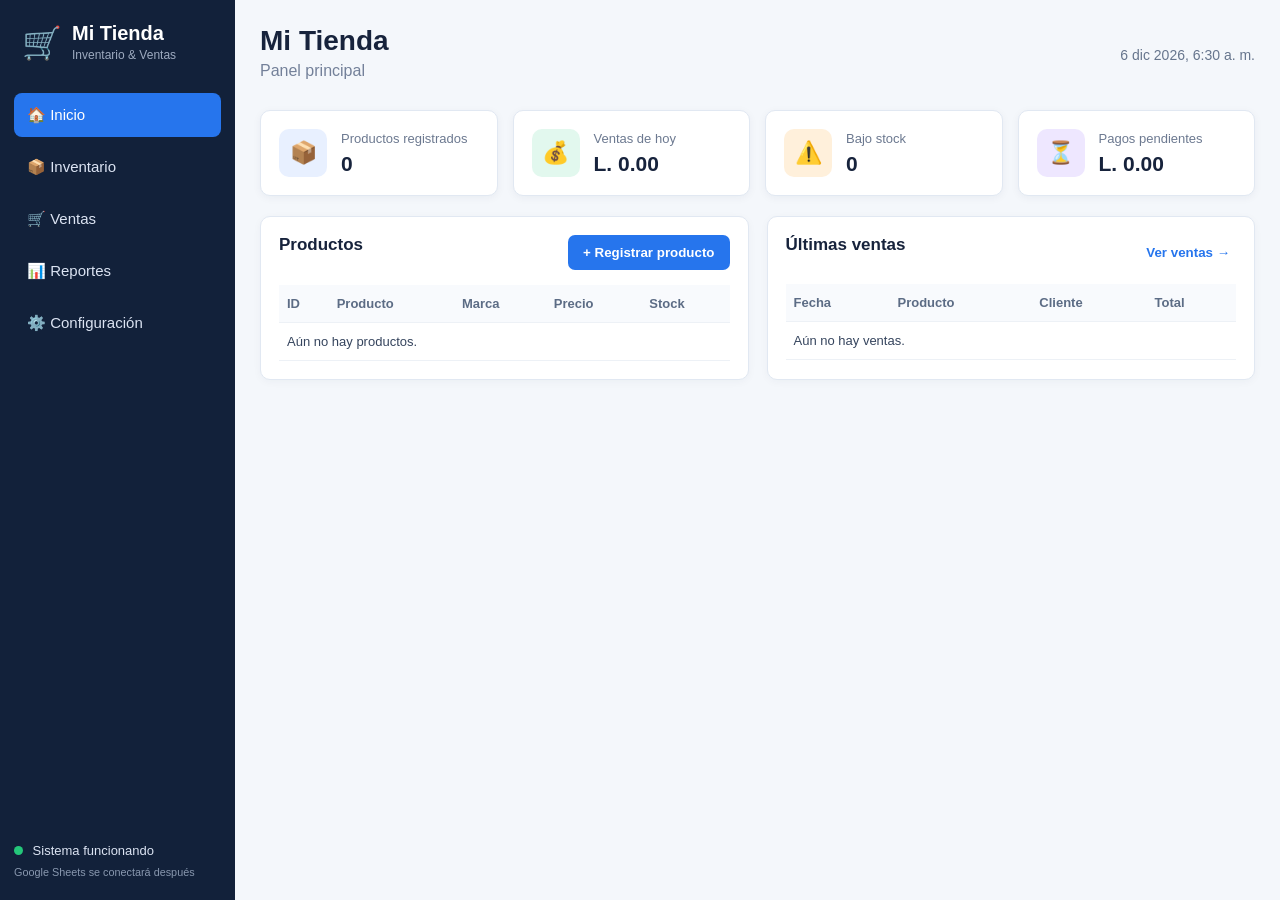
==== index.html @ 2a580809 "Add files via upload" ====
<!DOCTYPE html>
<html lang="es">
<head>
    <meta charset="UTF-8">
    <meta name="viewport" content="width=device-width, initial-scale=1.0">

    <title>Mi Tienda | Inventario</title>

    <link rel="stylesheet" href="styles.css">
</head>

<body>

    <!-- BARRA LATERAL -->
    <aside class="sidebar">

        <div class="logo">
            <div class="logo-icon">🛒</div>

            <div>
                <h2>Mi Tienda</h2>
                <span>Inventario & Ventas</span>
            </div>
        </div>

        <nav>

            <button class="menu active" onclick="mostrarSeccion('inicio', this)">
                🏠 Inicio
            </button>

            <button class="menu" onclick="mostrarSeccion('inventario', this)">
                📦 Inventario
            </button>

            <button class="menu" onclick="mostrarSeccion('ventas', this)">
                🛒 Ventas
            </button>

            <button class="menu" onclick="mostrarSeccion('reportes', this)">
                📊 Reportes
            </button>

            <button class="menu" onclick="mostrarSeccion('configuracion', this)">
                ⚙️ Configuración
            </button>

        </nav>

        <div class="conexion">
            <span class="punto"></span>
            Sistema funcionando

            <small>Google Sheets se conectará después</small>
        </div>

    </aside>


    <!-- CONTENIDO PRINCIPAL -->
    <main class="main">

        <header class="header">

            <div>
                <h1 id="tituloPagina">Mi Tienda</h1>
                <p id="subtituloPagina">Panel principal</p>
            </div>

            <div id="fechaActual"></div>

        </header>


        <!-- ================= INICIO ================= -->

        <section id="inicio" class="seccion activa">

            <div class="tarjetas">

                <div class="tarjeta">
                    <div class="icono azul">📦</div>

                    <div>
                        <span>Productos registrados</span>
                        <strong id="totalProductos">0</strong>
                    </div>
                </div>


                <div class="tarjeta">
                    <div class="icono verde">💰</div>

                    <div>
                        <span>Ventas de hoy</span>
                        <strong id="ventasHoy">L. 0.00</strong>
                    </div>
                </div>


                <div class="tarjeta">
                    <div class="icono naranja">⚠️</div>

                    <div>
                        <span>Bajo stock</span>
                        <strong id="bajoStock">0</strong>
                    </div>
                </div>


                <div class="tarjeta">
                    <div class="icono morado">⏳</div>

                    <div>
                        <span>Pagos pendientes</span>
                        <strong id="pendientes">L. 0.00</strong>
                    </div>
                </div>

            </div>


            <div class="dos-columnas">

                <div class="panel">

                    <div class="panel-header">
                        <h2>Productos</h2>

                        <button class="boton" onclick="mostrarSeccion('inventario')">
                            + Registrar producto
                        </button>
                    </div>

                    <div class="tabla-contenedor">

                        <table>

                            <thead>

                                <tr>
                                    <th>ID</th>
                                    <th>Producto</th>
                                    <th>Marca</th>
                                    <th>Precio</th>
                                    <th>Stock</th>
                                </tr>

                            </thead>

                            <tbody id="tablaInicioProductos"></tbody>

                        </table>

                    </div>

                </div>


                <div class="panel">

                    <div class="panel-header">

                        <h2>Últimas ventas</h2>

                        <button class="link" onclick="mostrarSeccion('ventas')">
                            Ver ventas →
                        </button>

                    </div>

                    <div class="tabla-contenedor">

                        <table>

                            <thead>

                                <tr>
                                    <th>Fecha</th>
                                    <th>Producto</th>
                                    <th>Cliente</th>
                                    <th>Total</th>
                                </tr>

                            </thead>

                            <tbody id="tablaInicioVentas"></tbody>

                        </table>

                    </div>

                </div>

            </div>

        </section>



        <!-- ================= INVENTARIO ================= -->

        <section id="inventario" class="seccion">

            <div class="titulo-seccion">

                <h2>Inventario</h2>
                <p>Registra y administra los productos de tu tienda.</p>

            </div>


            <div class="dos-columnas">

                <!-- FORMULARIO -->

                <div class="panel">

                    <h2>Registrar producto</h2>

                    <form id="formProducto">

                        <input type="hidden" id="productoID">

                        <label>
                            Nombre del producto

                            <input
                                type="text"
                                id="nombreProducto"
                                placeholder="Ej. Audífonos Bluetooth"
                                required
                            >

                        </label>


                        <label>
                            Marca

                            <input
                                type="text"
                                id="marcaProducto"
                                placeholder="Ej. JBL"
                                required
                            >

                        </label>


                        <label>
                            Detalle

                            <textarea
                                id="detalleProducto"
                                placeholder="Descripción del producto"
                                required
                            ></textarea>

                        </label>


                        <div class="fila">

                            <label>
                                Precio

                                <input
                                    type="number"
                                    id="precioProducto"
                                    min="0"
                                    step="0.01"
                                    placeholder="0.00"
                                    required
                                >

                            </label>


                            <label>
                                Cantidad

                                <input
                                    type="number"
                                    id="cantidadProducto"
                                    min="0"
                                    step="1"
                                    placeholder="0"
                                    required
                                >

                            </label>

                        </div>


                        <button class="boton grande" type="submit">
                            💾 Guardar producto
                        </button>


                        <button
                            class="boton gris grande oculto"
                            type="button"
                            id="cancelarEdicion"
                        >
                            Cancelar edición
                        </button>

                    </form>

                </div>


                <!-- TABLA -->

                <div class="panel">

                    <div class="panel-header">

                        <h2>Productos registrados</h2>

                    </div>


                    <input
                        type="text"
                        id="buscarProducto"
                        class="buscador"
                        placeholder="🔎 Buscar producto, marca o ID..."
                    >


                    <div class="tabla-contenedor">

                        <table>

                            <thead>

                                <tr>
                                    <th>ID</th>
                                    <th>Producto</th>
                                    <th>Marca</th>
                                    <th>Detalle</th>
                                    <th>Precio</th>
                                    <th>Stock</th>
                                    <th>Acciones</th>
                                </tr>

                            </thead>

                            <tbody id="tablaProductos"></tbody>

                        </table>

                    </div>

                </div>

            </div>

        </section>



        <!-- ================= VENTAS ================= -->

        <section id="ventas" class="seccion">

            <div class="titulo-seccion">

                <h2>Ventas</h2>

                <p>
                    Registra una venta y el inventario se actualizará automáticamente.
                </p>

            </div>


            <div class="dos-columnas">


                <!-- FORMULARIO VENTA -->

                <div class="panel">

                    <h2>Registrar venta</h2>

                    <form id="formVenta">

                        <label>
                            Producto

                            <select id="productoVenta" required>

                                <option value="">
                                    Selecciona un producto
                                </option>

                            </select>

                        </label>


                        <div class="fila">

                            <label>
                                Cantidad

                                <input
                                    type="number"
                                    id="cantidadVenta"
                                    min="1"
                                    value="1"
                                    required
                                >

                            </label>


                            <label>
                                Precio unitario

                                <input
                                    type="text"
                                    id="precioVenta"
                                    readonly
                                >

                            </label>

                        </div>


                        <label>
                            ¿A quién se le vendió?

                            <input
                                type="text"
                                id="clienteVenta"
                                placeholder="Nombre del cliente"
                                required
                            >

                        </label>


                        <div class="fila">

                            <label>
                                Método de pago

                                <select id="metodoPago">

                                    <option value="Efectivo">
                                        Efectivo
                                    </option>

                                    <option value="Transferencia">
                                        Transferencia
                                    </option>

                                </select>

                            </label>


                            <label>
                                Estado

                                <select id="estadoPago">

                                    <option value="Pagado">
                                        Pagado
                                    </option>

                                    <option value="Pendiente">
                                        Pendiente
                                    </option>

                                </select>

                            </label>

                        </div>


                        <label>
                            Fecha

                            <input
                                type="date"
                                id="fechaVenta"
                                required
                            >

                        </label>


                        <div class="total">

                            <span>Total</span>

                            <strong id="totalVenta">
                                L. 0.00
                            </strong>

                        </div>


                        <button class="boton grande" type="submit">
                            🛒 Registrar venta
                        </button>

                    </form>

                </div>



                <!-- HISTORIAL -->

                <div class="panel">

                    <h2>Historial de ventas</h2>

                    <div class="tabla-contenedor">

                        <table>

                            <thead>

                                <tr>
                                    <th>Fecha</th>
                                    <th>Producto</th>
                                    <th>Cliente</th>
                                    <th>Total</th>
                                    <th>Pago</th>
                                    <th>Estado</th>
                                </tr>

                            </thead>

                            <tbody id="tablaVentas"></tbody>

                        </table>

                    </div>

                </div>

            </div>

        </section>



        <!-- ================= REPORTES ================= -->

        <section id="reportes" class="seccion">

            <div class="titulo-seccion">

                <h2>Reportes</h2>

                <p>Resumen de las operaciones de la tienda.</p>

            </div>


            <div class="tarjetas">

                <div class="tarjeta">

                    <div class="icono verde">💵</div>

                    <div>
                        <span>Total vendido</span>
                        <strong id="reporteTotal">L. 0.00</strong>
                    </div>

                </div>


                <div class="tarjeta">

                    <div class="icono morado">⏳</div>

                    <div>
                        <span>Por cobrar</span>
                        <strong id="reportePendiente">L. 0.00</strong>
                    </div>

                </div>


                <div class="tarjeta">

                    <div class="icono azul">📦</div>

                    <div>
                        <span>Unidades en stock</span>
                        <strong id="reporteUnidades">0</strong>
                    </div>

                </div>

            </div>


            <div class="panel">

                <h2>Productos con poco stock</h2>

                <div class="tabla-contenedor">

                    <table>

                        <thead>

                            <tr>
                                <th>Producto</th>
                                <th>Marca</th>
                                <th>Stock</th>
                            </tr>

                        </thead>

                        <tbody id="tablaBajoStock"></tbody>

                    </table>

                </div>

            </div>

        </section>



        <!-- ================= CONFIGURACIÓN ================= -->

        <section id="configuracion" class="seccion">

            <div class="titulo-seccion">

                <h2>Configuración</h2>

                <p>
                    Configuración del sistema y conexión con Google Sheets.
                </p>

            </div>


            <div class="panel configuracion">

                <h2>Google Sheets</h2>

                <p>
                    En la siguiente etapa conectaremos esta página con
                    Google Sheets para guardar los productos y ventas.
                </p>


                <label>
                    URL de Google Apps Script

                    <input
                        type="text"
                        id="urlGoogleSheets"
                        placeholder="Aquí colocaremos la URL"
                    >

                </label>


                <button
                    class="boton"
                    onclick="guardarConfiguracion()"
                >
                    Guardar configuración
                </button>


                <div class="aviso">

                    ℹ️ Actualmente los datos se almacenan únicamente
                    en este navegador.

                </div>

            </div>

        </section>

    </main>


    <div id="mensaje"></div>

    <script src="app.js"></script>

</body>
</html>
---- styles.css ----
* {
    box-sizing: border-box;
}

body {
    margin: 0;
    font-family: Arial, Helvetica, sans-serif;
    background: #f4f7fb;
    color: #17233c;
}


/* ================= SIDEBAR ================= */

.sidebar {
    position: fixed;
    left: 0;
    top: 0;
    bottom: 0;

    width: 235px;

    background: #12213a;

    color: white;

    padding: 22px 14px;

    display: flex;
    flex-direction: column;
}


.logo {
    display: flex;

    align-items: center;

    gap: 10px;

    padding: 0 8px 30px;
}


.logo-icon {
    font-size: 32px;
}


.logo h2 {
    margin: 0;

    font-size: 20px;
}


.logo span {
    font-size: 12px;

    color: #9eabc0;
}


.sidebar nav {
    display: grid;

    gap: 8px;
}


.menu {
    border: none;

    background: transparent;

    color: #dce4f3;

    padding: 13px;

    border-radius: 8px;

    text-align: left;

    cursor: pointer;

    font-size: 15px;

    transition: 0.2s;
}


.menu:hover {
    background: #1e5fc6;
}


.menu.active {
    background: #2675ed;

    color: white;
}


.conexion {
    margin-top: auto;

    color: #dce4f3;

    font-size: 13px;
}


.conexion small {
    display: block;

    margin-top: 8px;

    color: #8998af;
}


.punto {
    display: inline-block;

    width: 9px;
    height: 9px;

    background: #24c77a;

    border-radius: 50%;

    margin-right: 6px;
}



/* ================= MAIN ================= */

.main {
    margin-left: 235px;

    padding: 25px;
}


.header {
    display: flex;

    justify-content: space-between;

    align-items: center;

    margin-bottom: 25px;
}


.header h1 {
    margin: 0;

    font-size: 28px;
}


.header p {
    margin: 5px 0;

    color: #738099;
}


#fechaActual {
    color: #66758d;

    font-size: 14px;
}



/* ================= SECCIONES ================= */

.seccion {
    display: none;
}


.seccion.activa {
    display: block;
}


.titulo-seccion {
    margin-bottom: 20px;
}


.titulo-seccion h2 {
    margin: 0;

    font-size: 23px;
}


.titulo-seccion p {
    color: #728098;
}



/* ================= TARJETAS ================= */

.tarjetas {
    display: grid;

    grid-template-columns: repeat(4, 1fr);

    gap: 15px;

    margin-bottom: 20px;
}


.tarjeta {
    background: white;

    border: 1px solid #e1e8f2;

    border-radius: 10px;

    padding: 18px;

    display: flex;

    align-items: center;

    gap: 14px;

    box-shadow: 0 2px 8px rgba(20, 45, 80, 0.05);
}


.tarjeta span {
    display: block;

    color: #6c7990;

    font-size: 13px;

    margin-bottom: 6px;
}


.tarjeta strong {
    font-size: 21px;
}


.icono {
    width: 48px;

    height: 48px;

    border-radius: 10px;

    display: grid;

    place-items: center;

    font-size: 22px;

    background: #e8f0ff;
}


.icono.verde {
    background: #e2f8ee;
}


.icono.naranja {
    background: #fff0db;
}


.icono.morado {
    background: #eee7ff;
}



/* ================= COLUMNAS ================= */

.dos-columnas {
    display: grid;

    grid-template-columns: 1fr 1fr;

    gap: 18px;
}



/* ================= PANEL ================= */

.panel {
    background: white;

    border: 1px solid #e1e8f2;

    border-radius: 10px;

    padding: 18px;

    margin-bottom: 18px;

    box-shadow: 0 2px 8px rgba(20, 45, 80, 0.04);
}


.panel h2 {
    margin-top: 0;

    font-size: 17px;
}


.panel-header {
    display: flex;

    justify-content: space-between;

    align-items: center;

    margin-bottom: 15px;
}



/* ================= BOTONES ================= */

.boton {
    border: none;

    background: #2675ed;

    color: white;

    padding: 10px 15px;

    border-radius: 7px;

    cursor: pointer;

    font-weight: bold;
}


.boton:hover {
    background: #1764d9;
}


.boton.grande {
    width: 100%;

    margin-top: 5px;
}


.boton.gris {
    background: #e9edf3;

    color: #33435d;

    margin-top: 8px;
}


.link {
    border: none;

    background: transparent;

    color: #2675ed;

    cursor: pointer;

    font-weight: bold;
}


.oculto {
    display: none;
}



/* ================= FORMULARIOS ================= */

label {
    display: block;

    color: #43526b;

    font-size: 13px;

    font-weight: bold;

    margin-bottom: 14px;
}


input,
select,
textarea {
    display: block;

    width: 100%;

    margin-top: 7px;

    padding: 11px;

    border: 1px solid #d5deea;

    border-radius: 7px;

    background: white;

    font-family: inherit;

    font-size: 14px;

    color: #263752;
}


input:focus,
select:focus,
textarea:focus {
    outline: none;

    border-color: #2675ed;
}


textarea {
    min-height: 85px;

    resize: vertical;
}


.fila {
    display: grid;

    grid-template-columns: 1fr 1fr;

    gap: 12px;
}


.buscador {
    margin-bottom: 15px;
}



/* ================= TABLAS ================= */

.tabla-contenedor {
    overflow-x: auto;

    max-height: 450px;
}


table {
    width: 100%;

    border-collapse: collapse;

    font-size: 13px;
}


th {
    background: #f8fafd;

    color: #5c6c85;

    font-weight: bold;
}


th,
td {
    padding: 11px 8px;

    text-align: left;

    border-bottom: 1px solid #edf1f6;

    white-space: nowrap;
}


td {
    color: #35445d;
}


.accion {
    border: none;

    padding: 6px 8px;

    border-radius: 5px;

    cursor: pointer;

    background: #e8f0ff;

    margin-right: 4px;
}


.accion.eliminar {
    background: #ffe4e6;
}



/* ================= ESTADOS ================= */

.estado {
    display: inline-block;

    padding: 4px 8px;

    border-radius: 20px;

    font-size: 11px;

    font-weight: bold;
}


.pagado {
    background: #d9f4e7;

    color: #087744;
}


.pendiente {
    background: #fff0c9;

    color: #956000;
}


.transferencia {
    background: #dceaff;

    color: #175ab5;
}


.bajo {
    background: #ffe5b8;

    color: #a45a00;
}


.agotado {
    background: #ffd9dc;

    color: #a51f2b;
}



/* ================= TOTAL ================= */

.total {
    background: #eef5ff;

    padding: 15px;

    border-radius: 8px;

    margin-bottom: 13px;
}


.total span {
    display: block;

    color: #53647d;
}


.total strong {
    display: block;

    color: #155ecb;

    font-size: 25px;

    margin-top: 5px;
}



/* ================= CONFIGURACION ================= */

.configuracion {
    max-width: 700px;
}


.aviso {
    background: #fff8df;

    color: #735400;

    padding: 13px;

    border-radius: 8px;

    margin-top: 15px;

    font-size: 13px;
}



/* ================= MENSAJE ================= */

#mensaje {
    position: fixed;

    right: 25px;

    bottom: 25px;

    background: #17233c;

    color: white;

    padding: 13px 18px;

    border-radius: 8px;

    opacity: 0;

    transform: translateY(15px);

    transition: 0.25s;

    pointer-events: none;
}


#mensaje.mostrar {
    opacity: 1;

    transform: translateY(0);
}



/* ================= RESPONSIVE ================= */

@media (max-width: 1100px) {

    .tarjetas {
        grid-template-columns: repeat(2, 1fr);
    }

    .dos-columnas {
        grid-template-columns: 1fr;
    }

}


@media (max-width: 700px) {

    .sidebar {
        width: 65px;

        padding: 15px 8px;
    }


    .logo div:not(.logo-icon) {
        display: none;
    }


    .menu {
        font-size: 20px;

        text-align: center;
    }


    .conexion {
        display: none;
    }


    .main {
        margin-left: 65px;

        padding: 15px;
    }


    .tarjetas {
        grid-template-columns: 1fr;
    }


    .fila {
        grid-template-columns: 1fr;
    }


    .header {
        align-items: flex-start;
    }

}
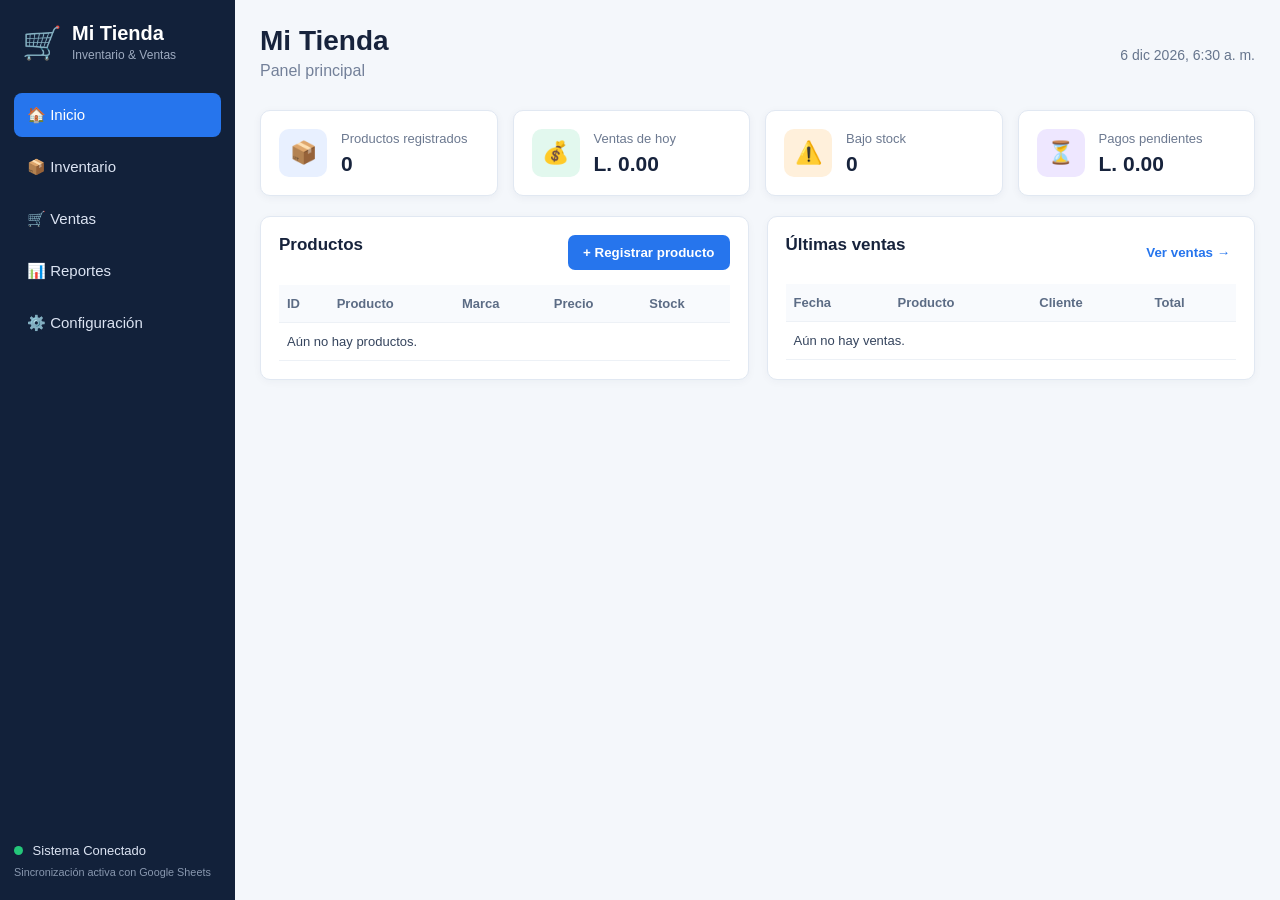
==== commit 642a8f7a: "Update index.html" ====
--- a/index.html
+++ b/index.html
@@ -3,20 +3,15 @@
 <head>
     <meta charset="UTF-8">
     <meta name="viewport" content="width=device-width, initial-scale=1.0">
-
     <title>Mi Tienda | Inventario</title>
-
     <link rel="stylesheet" href="styles.css">
 </head>
-
 <body>
 
     <!-- BARRA LATERAL -->
     <aside class="sidebar">
-
         <div class="logo">
             <div class="logo-icon">🛒</div>
-
             <div>
                 <h2>Mi Tienda</h2>
                 <span>Inventario & Ventas</span>
@@ -24,120 +19,72 @@
         </div>
 
         <nav>
-
-            <button class="menu active" onclick="mostrarSeccion('inicio', this)">
-                🏠 Inicio
-            </button>
-
-            <button class="menu" onclick="mostrarSeccion('inventario', this)">
-                📦 Inventario
-            </button>
-
-            <button class="menu" onclick="mostrarSeccion('ventas', this)">
-                🛒 Ventas
-            </button>
-
-            <button class="menu" onclick="mostrarSeccion('reportes', this)">
-                📊 Reportes
-            </button>
-
-            <button class="menu" onclick="mostrarSeccion('configuracion', this)">
-                ⚙️ Configuración
-            </button>
-
+            <button class="menu active" onclick="mostrarSeccion('inicio', this)">🏠 Inicio</button>
+            <button class="menu" onclick="mostrarSeccion('inventario', this)">📦 Inventario</button>
+            <button class="menu" onclick="mostrarSeccion('ventas', this)">🛒 Ventas</button>
+            <button class="menu" onclick="mostrarSeccion('reportes', this)">📊 Reportes</button>
+            <button class="menu" onclick="mostrarSeccion('configuracion', this)">⚙️ Configuración</button>
         </nav>
 
         <div class="conexion">
             <span class="punto"></span>
-            Sistema funcionando
-
-            <small>Google Sheets se conectará después</small>
+            Sistema Conectado
+            <small>Sincronización activa con Google Sheets</small>
         </div>
-
     </aside>
-
 
     <!-- CONTENIDO PRINCIPAL -->
     <main class="main">
-
         <header class="header">
-
             <div>
                 <h1 id="tituloPagina">Mi Tienda</h1>
                 <p id="subtituloPagina">Panel principal</p>
             </div>
-
             <div id="fechaActual"></div>
-
         </header>
 
-
-        <!-- ================= INICIO ================= -->
-
+        <!-- INICIO -->
         <section id="inicio" class="seccion activa">
-
             <div class="tarjetas">
-
                 <div class="tarjeta">
                     <div class="icono azul">📦</div>
-
                     <div>
                         <span>Productos registrados</span>
                         <strong id="totalProductos">0</strong>
                     </div>
                 </div>
-
-
                 <div class="tarjeta">
                     <div class="icono verde">💰</div>
-
                     <div>
                         <span>Ventas de hoy</span>
                         <strong id="ventasHoy">L. 0.00</strong>
                     </div>
                 </div>
-
-
                 <div class="tarjeta">
                     <div class="icono naranja">⚠️</div>
-
                     <div>
                         <span>Bajo stock</span>
                         <strong id="bajoStock">0</strong>
                     </div>
                 </div>
-
-
                 <div class="tarjeta">
                     <div class="icono morado">⏳</div>
-
                     <div>
                         <span>Pagos pendientes</span>
                         <strong id="pendientes">L. 0.00</strong>
                     </div>
                 </div>
-
-            </div>
-
+            </div>
 
             <div class="dos-columnas">
-
-                <div class="panel">
-
+                <div class="panel">
                     <div class="panel-header">
                         <h2>Productos</h2>
-
-                        <button class="boton" onclick="mostrarSeccion('inventario')">
-                            + Registrar producto
-                        </button>
-                    </div>
-
+                        <button class="boton" onclick="mostrarSeccion('inventario')">+ Registrar producto</button>
+                    </div>
                     <div class="tabla-contenedor">
-
                         <table>
-
                             <thead>
-
                                 <tr>
                                     <th>ID</th>
                                     <th>Producto</th>
@@ -145,198 +92,81 @@
                                     <th>Precio</th>
                                     <th>Stock</th>
                                 </tr>
-
                             </thead>
-
                             <tbody id="tablaInicioProductos"></tbody>
-
                         </table>
-
-                    </div>
-
-                </div>
-
-
-                <div class="panel">
-
+                    </div>
+                </div>
+
+                <div class="panel">
                     <div class="panel-header">
-
                         <h2>Últimas ventas</h2>
-
-                        <button class="link" onclick="mostrarSeccion('ventas')">
-                            Ver ventas →
-                        </button>
-
-                    </div>
-
+                        <button class="link" onclick="mostrarSeccion('ventas')">Ver ventas →</button>
+                    </div>
                     <div class="tabla-contenedor">
-
                         <table>
-
                             <thead>
-
                                 <tr>
                                     <th>Fecha</th>
                                     <th>Producto</th>
                                     <th>Cliente</th>
                                     <th>Total</th>
                                 </tr>
-
                             </thead>
-
                             <tbody id="tablaInicioVentas"></tbody>
-
                         </table>
-
-                    </div>
-
-                </div>
-
-            </div>
-
-        </section>
-
-
-
-        <!-- ================= INVENTARIO ================= -->
-
+                    </div>
+                </div>
+            </div>
+        </section>
+
+        <!-- INVENTARIO -->
         <section id="inventario" class="seccion">
-
             <div class="titulo-seccion">
-
                 <h2>Inventario</h2>
                 <p>Registra y administra los productos de tu tienda.</p>
-
-            </div>
-
+            </div>
 
             <div class="dos-columnas">
-
-                <!-- FORMULARIO -->
-
-                <div class="panel">
-
+                <div class="panel">
                     <h2>Registrar producto</h2>
-
                     <form id="formProducto">
-
                         <input type="hidden" id="productoID">
-
                         <label>
                             Nombre del producto
-
-                            <input
-                                type="text"
-                                id="nombreProducto"
-                                placeholder="Ej. Audífonos Bluetooth"
-                                required
-                            >
-
-                        </label>
-
-
+                            <input type="text" id="nombreProducto" placeholder="Ej. Audífonos Bluetooth" required>
+                        </label>
                         <label>
                             Marca
-
-                            <input
-                                type="text"
-                                id="marcaProducto"
-                                placeholder="Ej. JBL"
-                                required
-                            >
-
-                        </label>
-
-
+                            <input type="text" id="marcaProducto" placeholder="Ej. JBL" required>
+                        </label>
                         <label>
                             Detalle
-
-                            <textarea
-                                id="detalleProducto"
-                                placeholder="Descripción del producto"
-                                required
-                            ></textarea>
-
-                        </label>
-
-
+                            <textarea id="detalleProducto" placeholder="Descripción del producto" required></textarea>
+                        </label>
                         <div class="fila">
-
                             <label>
                                 Precio
-
-                                <input
-                                    type="number"
-                                    id="precioProducto"
-                                    min="0"
-                                    step="0.01"
-                                    placeholder="0.00"
-                                    required
-                                >
-
-                            </label>
-
-
+                                <input type="number" id="precioProducto" min="0" step="0.01" placeholder="0.00" required>
+                            </label>
                             <label>
                                 Cantidad
-
-                                <input
-                                    type="number"
-                                    id="cantidadProducto"
-                                    min="0"
-                                    step="1"
-                                    placeholder="0"
-                                    required
-                                >
-
-                            </label>
-
+                                <input type="number" id="cantidadProducto" min="0" step="1" placeholder="0" required>
+                            </label>
                         </div>
-
-
-                        <button class="boton grande" type="submit">
-                            💾 Guardar producto
-                        </button>
-
-
-                        <button
-                            class="boton gris grande oculto"
-                            type="button"
-                            id="cancelarEdicion"
-                        >
-                            Cancelar edición
-                        </button>
-
+                        <button class="boton grande" type="submit">💾 Guardar producto</button>
+                        <button class="boton gris grande oculto" type="button" id="cancelarEdicion">Cancelar edición</button>
                     </form>
-
-                </div>
-
-
-                <!-- TABLA -->
-
-                <div class="panel">
-
+                </div>
+
+                <div class="panel">
                     <div class="panel-header">
-
                         <h2>Productos registrados</h2>
-
-                    </div>
-
-
-                    <input
-                        type="text"
-                        id="buscarProducto"
-                        class="buscador"
-                        placeholder="🔎 Buscar producto, marca o ID..."
-                    >
-
-
+                    </div>
+                    <input type="text" id="buscarProducto" class="buscador" placeholder="🔎 Buscar producto, marca o ID...">
                     <div class="tabla-contenedor">
-
                         <table>
-
                             <thead>
-
                                 <tr>
                                     <th>ID</th>
                                     <th>Producto</th>
@@ -346,191 +176,78 @@
                                     <th>Stock</th>
                                     <th>Acciones</th>
                                 </tr>
-
                             </thead>
-
                             <tbody id="tablaProductos"></tbody>
-
                         </table>
-
-                    </div>
-
-                </div>
-
-            </div>
-
-        </section>
-
-
-
-        <!-- ================= VENTAS ================= -->
-
+                    </div>
+                </div>
+            </div>
+        </section>
+
+        <!-- VENTAS -->
         <section id="ventas" class="seccion">
-
             <div class="titulo-seccion">
-
                 <h2>Ventas</h2>
-
-                <p>
-                    Registra una venta y el inventario se actualizará automáticamente.
-                </p>
-
-            </div>
-
+                <p>Registra una venta y el inventario se actualizará automáticamente.</p>
+            </div>
 
             <div class="dos-columnas">
-
-
-                <!-- FORMULARIO VENTA -->
-
-                <div class="panel">
-
+                <div class="panel">
                     <h2>Registrar venta</h2>
-
                     <form id="formVenta">
-
                         <label>
                             Producto
-
                             <select id="productoVenta" required>
-
-                                <option value="">
-                                    Selecciona un producto
-                                </option>
-
+                                <option value="">Selecciona un producto</option>
                             </select>
-
-                        </label>
-
-
+                        </label>
                         <div class="fila">
-
                             <label>
                                 Cantidad
-
-                                <input
-                                    type="number"
-                                    id="cantidadVenta"
-                                    min="1"
-                                    value="1"
-                                    required
-                                >
-
-                            </label>
-
-
+                                <input type="number" id="cantidadVenta" min="1" value="1" required>
+                            </label>
                             <label>
                                 Precio unitario
-
-                                <input
-                                    type="text"
-                                    id="precioVenta"
-                                    readonly
-                                >
-
-                            </label>
-
+                                <input type="text" id="precioVenta" readonly>
+                            </label>
                         </div>
-
-
                         <label>
                             ¿A quién se le vendió?
-
-                            <input
-                                type="text"
-                                id="clienteVenta"
-                                placeholder="Nombre del cliente"
-                                required
-                            >
-
-                        </label>
-
-
+                            <input type="text" id="clienteVenta" placeholder="Nombre del cliente" required>
+                        </label>
                         <div class="fila">
-
                             <label>
                                 Método de pago
-
                                 <select id="metodoPago">
-
-                                    <option value="Efectivo">
-                                        Efectivo
-                                    </option>
-
-                                    <option value="Transferencia">
-                                        Transferencia
-                                    </option>
-
+                                    <option value="Efectivo">Efectivo</option>
+                                    <option value="Transferencia">Transferencia</option>
                                 </select>
-
-                            </label>
-
-
+                            </label>
                             <label>
                                 Estado
-
                                 <select id="estadoPago">
-
-                                    <option value="Pagado">
-                                        Pagado
-                                    </option>
-
-                                    <option value="Pendiente">
-                                        Pendiente
-                                    </option>
-
+                                    <option value="Pagado">Pagado</option>
+                                    <option value="Pendiente">Pendiente</option>
                                 </select>
-
-                            </label>
-
+                            </label>
                         </div>
-
-
                         <label>
                             Fecha
-
-                            <input
-                                type="date"
-                                id="fechaVenta"
-                                required
-                            >
-
-                        </label>
-
-
+                            <input type="date" id="fechaVenta" required>
+                        </label>
                         <div class="total">
-
                             <span>Total</span>
-
-                            <strong id="totalVenta">
-                                L. 0.00
-                            </strong>
-
+                            <strong id="totalVenta">L. 0.00</strong>
                         </div>
-
-
-                        <button class="boton grande" type="submit">
-                            🛒 Registrar venta
-                        </button>
-
+                        <button class="boton grande" type="submit">🛒 Registrar venta</button>
                     </form>
-
-                </div>
-
-
-
-                <!-- HISTORIAL -->
-
-                <div class="panel">
-
+                </div>
+
+                <div class="panel">
                     <h2>Historial de ventas</h2>
-
                     <div class="tabla-contenedor">
-
                         <table>
-
                             <thead>
-
                                 <tr>
                                     <th>Fecha</th>
                                     <th>Producto</th>
@@ -539,168 +256,87 @@
                                     <th>Pago</th>
                                     <th>Estado</th>
                                 </tr>
-
                             </thead>
-
                             <tbody id="tablaVentas"></tbody>
-
                         </table>
-
-                    </div>
-
-                </div>
-
-            </div>
-
-        </section>
-
-
-
-        <!-- ================= REPORTES ================= -->
-
+                    </div>
+                </div>
+            </div>
+        </section>
+
+        <!-- REPORTES -->
         <section id="reportes" class="seccion">
-
             <div class="titulo-seccion">
-
                 <h2>Reportes</h2>
-
                 <p>Resumen de las operaciones de la tienda.</p>
-
-            </div>
-
-
+            </div>
             <div class="tarjetas">
-
-                <div class="tarjeta">
-
+                <div class="tarjeta">
                     <div class="icono verde">💵</div>
-
                     <div>
                         <span>Total vendido</span>
                         <strong id="reporteTotal">L. 0.00</strong>
                     </div>
-
-                </div>
-
-
-                <div class="tarjeta">
-
+                </div>
+                <div class="tarjeta">
                     <div class="icono morado">⏳</div>
-
                     <div>
                         <span>Por cobrar</span>
                         <strong id="reportePendiente">L. 0.00</strong>
                     </div>
-
-                </div>
-
-
-                <div class="tarjeta">
-
+                </div>
+                <div class="tarjeta">
                     <div class="icono azul">📦</div>
-
                     <div>
                         <span>Unidades en stock</span>
                         <strong id="reporteUnidades">0</strong>
                     </div>
-
-                </div>
-
-            </div>
-
+                </div>
+            </div>
 
             <div class="panel">
-
                 <h2>Productos con poco stock</h2>
-
                 <div class="tabla-contenedor">
-
                     <table>
-
                         <thead>
-
                             <tr>
                                 <th>Producto</th>
                                 <th>Marca</th>
                                 <th>Stock</th>
                             </tr>
-
                         </thead>
-
                         <tbody id="tablaBajoStock"></tbody>
-
                     </table>
-
-                </div>
-
-            </div>
-
-        </section>
-
-
-
-        <!-- ================= CONFIGURACIÓN ================= -->
-
+                </div>
+            </div>
+        </section>
+
+        <!-- CONFIGURACIÓN -->
         <section id="configuracion" class="seccion">
-
             <div class="titulo-seccion">
-
                 <h2>Configuración</h2>
-
-                <p>
-                    Configuración del sistema y conexión con Google Sheets.
-                </p>
-
-            </div>
-
+                <p>Configuración del sistema y conexión con Google Sheets.</p>
+            </div>
 
             <div class="panel configuracion">
-
                 <h2>Google Sheets</h2>
-
-                <p>
-                    En la siguiente etapa conectaremos esta página con
-                    Google Sheets para guardar los productos y ventas.
-                </p>
-
+                <p>Pega aquí la URL Web App obtenida de Google Apps Script (debe terminar en <code>/exec</code>) para activar la sincronización automática.</p>
 
                 <label>
                     URL de Google Apps Script
-
-                    <input
-                        type="text"
-                        id="urlGoogleSheets"
-                        placeholder="Aquí colocaremos la URL"
-                    >
-
+                    <input type="text" id="urlGoogleSheets" placeholder="https://script.google.com/macros/s/.../exec">
                 </label>
 
-
-                <button
-                    class="boton"
-                    onclick="guardarConfiguracion()"
-                >
-                    Guardar configuración
-                </button>
-
+                <button class="boton" onclick="guardarConfiguracion()">Guardar configuración</button>
 
                 <div class="aviso">
-
-                    ℹ️ Actualmente los datos se almacenan únicamente
-                    en este navegador.
-
-                </div>
-
-            </div>
-
-        </section>
-
+                    ✅ La URL se almacena de forma segura para sincronizar los registros.
+                </div>
+            </div>
+        </section>
     </main>
 
-
     <div id="mensaje"></div>
-
     <script src="app.js"></script>
-
 </body>
-</html>+</html>
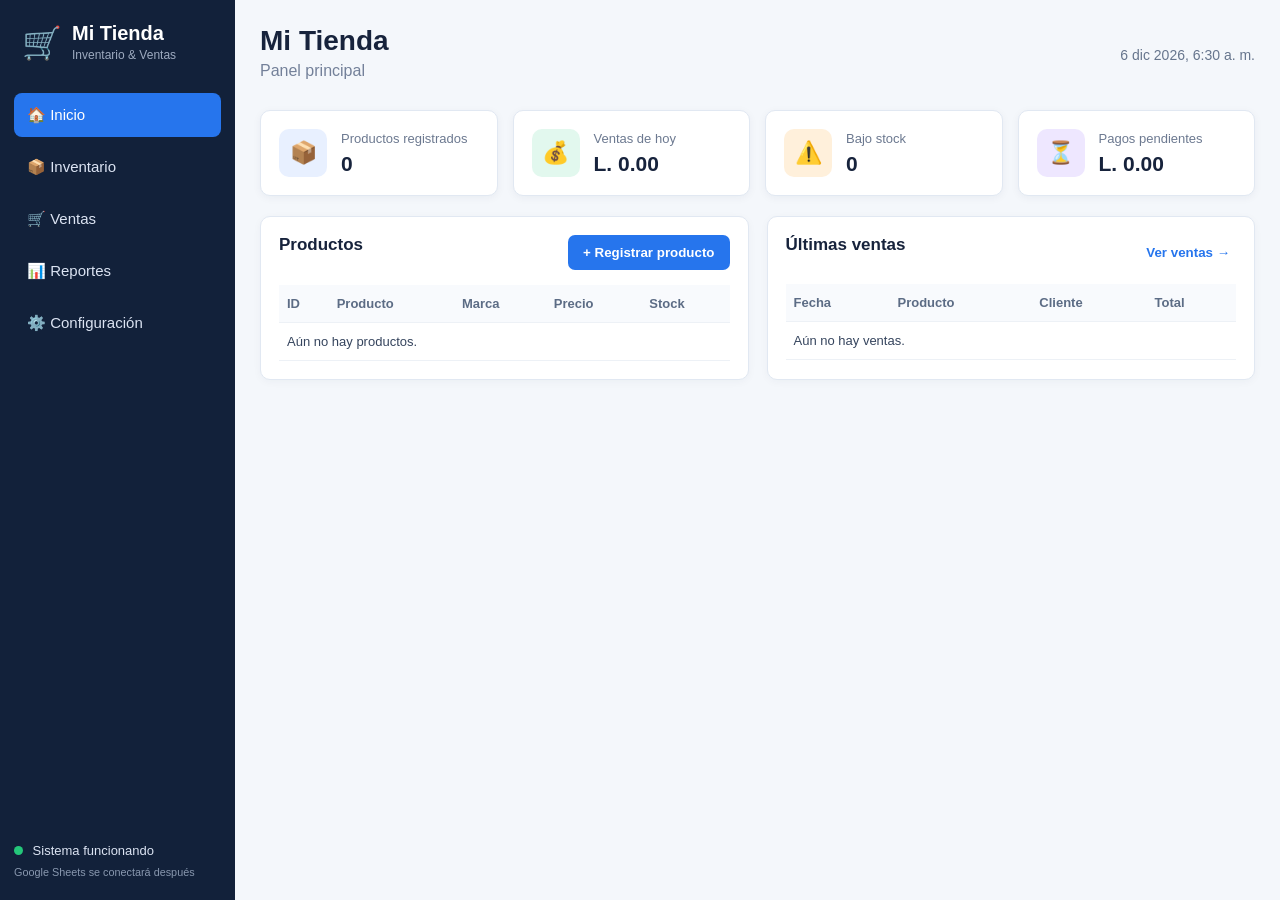
==== commit aeea20aa: "Update index.html" ====
--- a/index.html
+++ b/index.html
@@ -3,15 +3,20 @@
 <head>
     <meta charset="UTF-8">
     <meta name="viewport" content="width=device-width, initial-scale=1.0">
+
     <title>Mi Tienda | Inventario</title>
+
     <link rel="stylesheet" href="styles.css">
 </head>
+
 <body>
 
     <!-- BARRA LATERAL -->
     <aside class="sidebar">
+
         <div class="logo">
             <div class="logo-icon">🛒</div>
+
             <div>
                 <h2>Mi Tienda</h2>
                 <span>Inventario & Ventas</span>
@@ -19,72 +24,120 @@
         </div>
 
         <nav>
-            <button class="menu active" onclick="mostrarSeccion('inicio', this)">🏠 Inicio</button>
-            <button class="menu" onclick="mostrarSeccion('inventario', this)">📦 Inventario</button>
-            <button class="menu" onclick="mostrarSeccion('ventas', this)">🛒 Ventas</button>
-            <button class="menu" onclick="mostrarSeccion('reportes', this)">📊 Reportes</button>
-            <button class="menu" onclick="mostrarSeccion('configuracion', this)">⚙️ Configuración</button>
+
+            <button class="menu active" onclick="mostrarSeccion('inicio', this)">
+                🏠 Inicio
+            </button>
+
+            <button class="menu" onclick="mostrarSeccion('inventario', this)">
+                📦 Inventario
+            </button>
+
+            <button class="menu" onclick="mostrarSeccion('ventas', this)">
+                🛒 Ventas
+            </button>
+
+            <button class="menu" onclick="mostrarSeccion('reportes', this)">
+                📊 Reportes
+            </button>
+
+            <button class="menu" onclick="mostrarSeccion('configuracion', this)">
+                ⚙️ Configuración
+            </button>
+
         </nav>
 
         <div class="conexion">
             <span class="punto"></span>
-            Sistema Conectado
-            <small>Sincronización activa con Google Sheets</small>
+            Sistema funcionando
+
+            <small>Google Sheets se conectará después</small>
         </div>
+
     </aside>
+
 
     <!-- CONTENIDO PRINCIPAL -->
     <main class="main">
+
         <header class="header">
+
             <div>
                 <h1 id="tituloPagina">Mi Tienda</h1>
                 <p id="subtituloPagina">Panel principal</p>
             </div>
+
             <div id="fechaActual"></div>
+
         </header>
 
-        <!-- INICIO -->
+
+        <!-- ================= INICIO ================= -->
+
         <section id="inicio" class="seccion activa">
+
             <div class="tarjetas">
+
                 <div class="tarjeta">
                     <div class="icono azul">📦</div>
+
                     <div>
                         <span>Productos registrados</span>
                         <strong id="totalProductos">0</strong>
                     </div>
                 </div>
+
+
                 <div class="tarjeta">
                     <div class="icono verde">💰</div>
+
                     <div>
                         <span>Ventas de hoy</span>
                         <strong id="ventasHoy">L. 0.00</strong>
                     </div>
                 </div>
+
+
                 <div class="tarjeta">
                     <div class="icono naranja">⚠️</div>
+
                     <div>
                         <span>Bajo stock</span>
                         <strong id="bajoStock">0</strong>
                     </div>
                 </div>
+
+
                 <div class="tarjeta">
                     <div class="icono morado">⏳</div>
+
                     <div>
                         <span>Pagos pendientes</span>
                         <strong id="pendientes">L. 0.00</strong>
                     </div>
                 </div>
-            </div>
+
+            </div>
+
 
             <div class="dos-columnas">
+
                 <div class="panel">
+
                     <div class="panel-header">
                         <h2>Productos</h2>
-                        <button class="boton" onclick="mostrarSeccion('inventario')">+ Registrar producto</button>
-                    </div>
+
+                        <button class="boton" onclick="mostrarSeccion('inventario')">
+                            + Registrar producto
+                        </button>
+                    </div>
+
                     <div class="tabla-contenedor">
+
                         <table>
+
                             <thead>
+
                                 <tr>
                                     <th>ID</th>
                                     <th>Producto</th>
@@ -92,81 +145,198 @@
                                     <th>Precio</th>
                                     <th>Stock</th>
                                 </tr>
+
                             </thead>
+
                             <tbody id="tablaInicioProductos"></tbody>
+
                         </table>
-                    </div>
-                </div>
+
+                    </div>
+
+                </div>
+
 
                 <div class="panel">
+
                     <div class="panel-header">
+
                         <h2>Últimas ventas</h2>
-                        <button class="link" onclick="mostrarSeccion('ventas')">Ver ventas →</button>
-                    </div>
+
+                        <button class="link" onclick="mostrarSeccion('ventas')">
+                            Ver ventas →
+                        </button>
+
+                    </div>
+
                     <div class="tabla-contenedor">
+
                         <table>
+
                             <thead>
+
                                 <tr>
                                     <th>Fecha</th>
                                     <th>Producto</th>
                                     <th>Cliente</th>
                                     <th>Total</th>
                                 </tr>
+
                             </thead>
+
                             <tbody id="tablaInicioVentas"></tbody>
+
                         </table>
-                    </div>
-                </div>
-            </div>
+
+                    </div>
+
+                </div>
+
+            </div>
+
         </section>
 
-        <!-- INVENTARIO -->
+
+
+        <!-- ================= INVENTARIO ================= -->
+
         <section id="inventario" class="seccion">
+
             <div class="titulo-seccion">
+
                 <h2>Inventario</h2>
                 <p>Registra y administra los productos de tu tienda.</p>
-            </div>
+
+            </div>
+
 
             <div class="dos-columnas">
+
+                <!-- FORMULARIO -->
+
                 <div class="panel">
+
                     <h2>Registrar producto</h2>
+
                     <form id="formProducto">
+
                         <input type="hidden" id="productoID">
+
                         <label>
                             Nombre del producto
-                            <input type="text" id="nombreProducto" placeholder="Ej. Audífonos Bluetooth" required>
+
+                            <input
+                                type="text"
+                                id="nombreProducto"
+                                placeholder="Ej. Audífonos Bluetooth"
+                                required
+                            >
+
                         </label>
+
+
                         <label>
                             Marca
-                            <input type="text" id="marcaProducto" placeholder="Ej. JBL" required>
+
+                            <input
+                                type="text"
+                                id="marcaProducto"
+                                placeholder="Ej. JBL"
+                                required
+                            >
+
                         </label>
+
+
                         <label>
                             Detalle
-                            <textarea id="detalleProducto" placeholder="Descripción del producto" required></textarea>
+
+                            <textarea
+                                id="detalleProducto"
+                                placeholder="Descripción del producto"
+                                required
+                            ></textarea>
+
                         </label>
+
+
                         <div class="fila">
+
                             <label>
                                 Precio
-                                <input type="number" id="precioProducto" min="0" step="0.01" placeholder="0.00" required>
+
+                                <input
+                                    type="number"
+                                    id="precioProducto"
+                                    min="0"
+                                    step="0.01"
+                                    placeholder="0.00"
+                                    required
+                                >
+
                             </label>
+
+
                             <label>
                                 Cantidad
-                                <input type="number" id="cantidadProducto" min="0" step="1" placeholder="0" required>
+
+                                <input
+                                    type="number"
+                                    id="cantidadProducto"
+                                    min="0"
+                                    step="1"
+                                    placeholder="0"
+                                    required
+                                >
+
                             </label>
+
                         </div>
-                        <button class="boton grande" type="submit">💾 Guardar producto</button>
-                        <button class="boton gris grande oculto" type="button" id="cancelarEdicion">Cancelar edición</button>
+
+
+                        <button class="boton grande" type="submit">
+                            💾 Guardar producto
+                        </button>
+
+
+                        <button
+                            class="boton gris grande oculto"
+                            type="button"
+                            id="cancelarEdicion"
+                        >
+                            Cancelar edición
+                        </button>
+
                     </form>
-                </div>
+
+                </div>
+
+
+                <!-- TABLA -->
 
                 <div class="panel">
+
                     <div class="panel-header">
+
                         <h2>Productos registrados</h2>
-                    </div>
-                    <input type="text" id="buscarProducto" class="buscador" placeholder="🔎 Buscar producto, marca o ID...">
+
+                    </div>
+
+
+                    <input
+                        type="text"
+                        id="buscarProducto"
+                        class="buscador"
+                        placeholder="🔎 Buscar producto, marca o ID..."
+                    >
+
+
                     <div class="tabla-contenedor">
+
                         <table>
+
                             <thead>
+
                                 <tr>
                                     <th>ID</th>
                                     <th>Producto</th>
@@ -176,78 +346,191 @@
                                     <th>Stock</th>
                                     <th>Acciones</th>
                                 </tr>
+
                             </thead>
+
                             <tbody id="tablaProductos"></tbody>
+
                         </table>
-                    </div>
-                </div>
-            </div>
+
+                    </div>
+
+                </div>
+
+            </div>
+
         </section>
 
-        <!-- VENTAS -->
+
+
+        <!-- ================= VENTAS ================= -->
+
         <section id="ventas" class="seccion">
+
             <div class="titulo-seccion">
+
                 <h2>Ventas</h2>
-                <p>Registra una venta y el inventario se actualizará automáticamente.</p>
-            </div>
+
+                <p>
+                    Registra una venta y el inventario se actualizará automáticamente.
+                </p>
+
+            </div>
+
 
             <div class="dos-columnas">
+
+
+                <!-- FORMULARIO VENTA -->
+
                 <div class="panel">
+
                     <h2>Registrar venta</h2>
+
                     <form id="formVenta">
+
                         <label>
                             Producto
+
                             <select id="productoVenta" required>
-                                <option value="">Selecciona un producto</option>
+
+                                <option value="">
+                                    Selecciona un producto
+                                </option>
+
                             </select>
+
                         </label>
+
+
                         <div class="fila">
+
                             <label>
                                 Cantidad
-                                <input type="number" id="cantidadVenta" min="1" value="1" required>
+
+                                <input
+                                    type="number"
+                                    id="cantidadVenta"
+                                    min="1"
+                                    value="1"
+                                    required
+                                >
+
                             </label>
+
+
                             <label>
                                 Precio unitario
-                                <input type="text" id="precioVenta" readonly>
+
+                                <input
+                                    type="text"
+                                    id="precioVenta"
+                                    readonly
+                                >
+
                             </label>
+
                         </div>
+
+
                         <label>
                             ¿A quién se le vendió?
-                            <input type="text" id="clienteVenta" placeholder="Nombre del cliente" required>
+
+                            <input
+                                type="text"
+                                id="clienteVenta"
+                                placeholder="Nombre del cliente"
+                                required
+                            >
+
                         </label>
+
+
                         <div class="fila">
+
                             <label>
                                 Método de pago
+
                                 <select id="metodoPago">
-                                    <option value="Efectivo">Efectivo</option>
-                                    <option value="Transferencia">Transferencia</option>
+
+                                    <option value="Efectivo">
+                                        Efectivo
+                                    </option>
+
+                                    <option value="Transferencia">
+                                        Transferencia
+                                    </option>
+
                                 </select>
+
                             </label>
+
+
                             <label>
                                 Estado
+
                                 <select id="estadoPago">
-                                    <option value="Pagado">Pagado</option>
-                                    <option value="Pendiente">Pendiente</option>
+
+                                    <option value="Pagado">
+                                        Pagado
+                                    </option>
+
+                                    <option value="Pendiente">
+                                        Pendiente
+                                    </option>
+
                                 </select>
+
                             </label>
+
                         </div>
+
+
                         <label>
                             Fecha
-                            <input type="date" id="fechaVenta" required>
+
+                            <input
+                                type="date"
+                                id="fechaVenta"
+                                required
+                            >
+
                         </label>
+
+
                         <div class="total">
+
                             <span>Total</span>
-                            <strong id="totalVenta">L. 0.00</strong>
+
+                            <strong id="totalVenta">
+                                L. 0.00
+                            </strong>
+
                         </div>
-                        <button class="boton grande" type="submit">🛒 Registrar venta</button>
+
+
+                        <button class="boton grande" type="submit">
+                            🛒 Registrar venta
+                        </button>
+
                     </form>
-                </div>
+
+                </div>
+
+
+
+                <!-- HISTORIAL -->
 
                 <div class="panel">
+
                     <h2>Historial de ventas</h2>
+
                     <div class="tabla-contenedor">
+
                         <table>
+
                             <thead>
+
                                 <tr>
                                     <th>Fecha</th>
                                     <th>Producto</th>
@@ -256,87 +539,168 @@
                                     <th>Pago</th>
                                     <th>Estado</th>
                                 </tr>
+
                             </thead>
+
                             <tbody id="tablaVentas"></tbody>
+
                         </table>
-                    </div>
-                </div>
-            </div>
+
+                    </div>
+
+                </div>
+
+            </div>
+
         </section>
 
-        <!-- REPORTES -->
+
+
+        <!-- ================= REPORTES ================= -->
+
         <section id="reportes" class="seccion">
+
             <div class="titulo-seccion">
+
                 <h2>Reportes</h2>
+
                 <p>Resumen de las operaciones de la tienda.</p>
-            </div>
+
+            </div>
+
+
             <div class="tarjetas">
+
                 <div class="tarjeta">
+
                     <div class="icono verde">💵</div>
+
                     <div>
                         <span>Total vendido</span>
                         <strong id="reporteTotal">L. 0.00</strong>
                     </div>
-                </div>
+
+                </div>
+
+
                 <div class="tarjeta">
+
                     <div class="icono morado">⏳</div>
+
                     <div>
                         <span>Por cobrar</span>
                         <strong id="reportePendiente">L. 0.00</strong>
                     </div>
-                </div>
+
+                </div>
+
+
                 <div class="tarjeta">
+
                     <div class="icono azul">📦</div>
+
                     <div>
                         <span>Unidades en stock</span>
                         <strong id="reporteUnidades">0</strong>
                     </div>
-                </div>
-            </div>
+
+                </div>
+
+            </div>
+
 
             <div class="panel">
+
                 <h2>Productos con poco stock</h2>
+
                 <div class="tabla-contenedor">
+
                     <table>
+
                         <thead>
+
                             <tr>
                                 <th>Producto</th>
                                 <th>Marca</th>
                                 <th>Stock</th>
                             </tr>
+
                         </thead>
+
                         <tbody id="tablaBajoStock"></tbody>
+
                     </table>
-                </div>
-            </div>
+
+                </div>
+
+            </div>
+
         </section>
 
-        <!-- CONFIGURACIÓN -->
+
+
+        <!-- ================= CONFIGURACIÓN ================= -->
+
         <section id="configuracion" class="seccion">
+
             <div class="titulo-seccion">
+
                 <h2>Configuración</h2>
-                <p>Configuración del sistema y conexión con Google Sheets.</p>
-            </div>
+
+                <p>
+                    Configuración del sistema y conexión con Google Sheets.
+                </p>
+
+            </div>
+
 
             <div class="panel configuracion">
+
                 <h2>Google Sheets</h2>
-                <p>Pega aquí la URL Web App obtenida de Google Apps Script (debe terminar en <code>/exec</code>) para activar la sincronización automática.</p>
+
+                <p>
+                    En la siguiente etapa conectaremos esta página con
+                    Google Sheets para guardar los productos y ventas.
+                </p>
+
 
                 <label>
                     URL de Google Apps Script
-                    <input type="text" id="urlGoogleSheets" placeholder="https://script.google.com/macros/s/.../exec">
+
+                    <input
+                        type="text"
+                        id="urlGoogleSheets"
+                        placeholder="Aquí colocaremos la URL"
+                    >
+
                 </label>
 
-                <button class="boton" onclick="guardarConfiguracion()">Guardar configuración</button>
+
+                <button
+                    class="boton"
+                    onclick="guardarConfiguracion()"
+                >
+                    Guardar configuración
+                </button>
+
 
                 <div class="aviso">
-                    ✅ La URL se almacena de forma segura para sincronizar los registros.
-                </div>
-            </div>
+
+                    ℹ️ Actualmente los datos se almacenan únicamente
+                    en este navegador.
+
+                </div>
+
+            </div>
+
         </section>
+
     </main>
 
+
     <div id="mensaje"></div>
+
     <script src="app.js"></script>
+
 </body>
 </html>
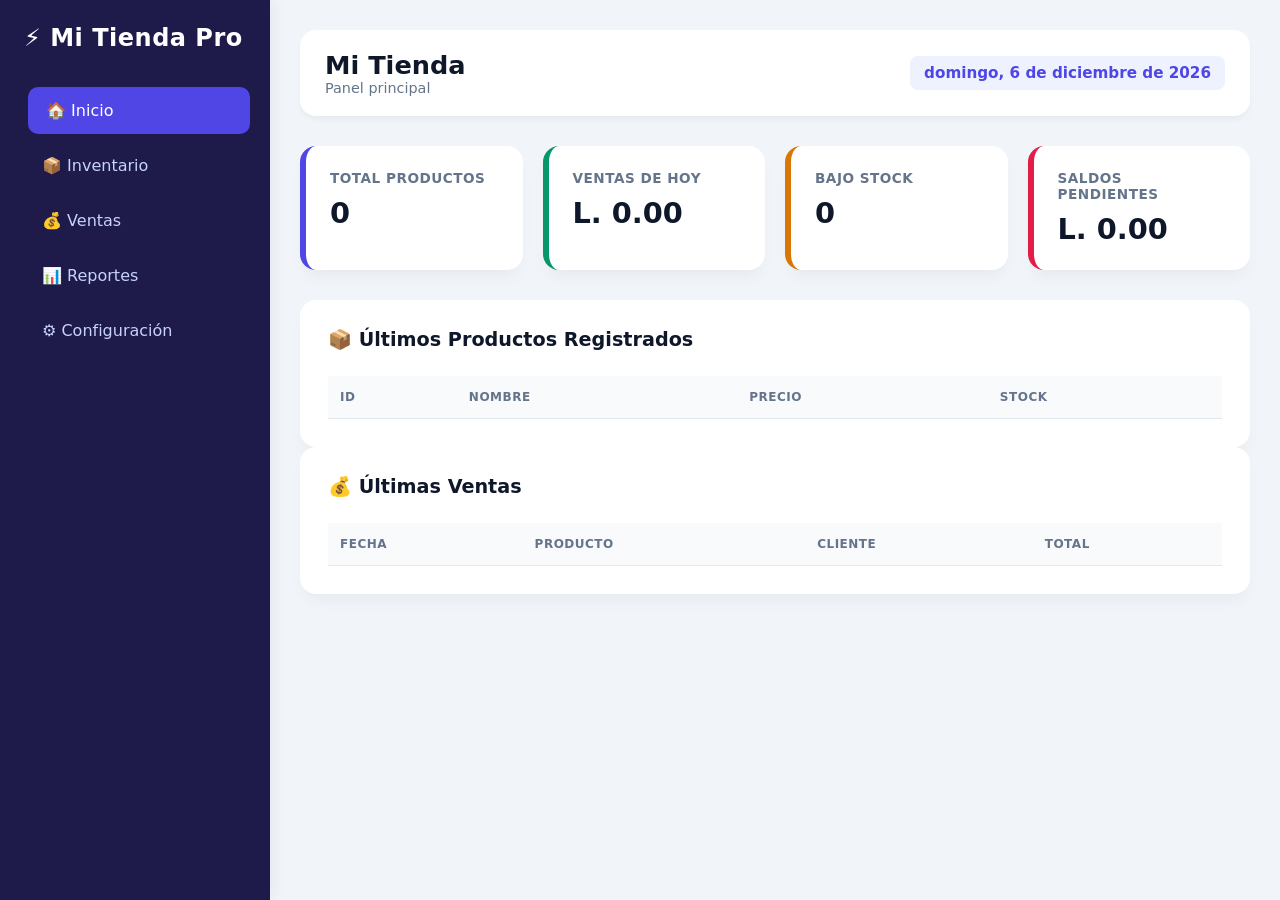
==== commit 5e1da279: "Rename index.html.html to index.html" ====
--- a/index.html
+++ b/index.html
@@ -3,704 +3,327 @@
 <head>
     <meta charset="UTF-8">
     <meta name="viewport" content="width=device-width, initial-scale=1.0">
-
-    <title>Mi Tienda | Inventario</title>
-
-    <link rel="stylesheet" href="styles.css">
+    <title>Sistema de Gestión Pro - Mi Tienda</title>
+    <link rel="stylesheet" href="style.css">
 </head>
-
 <body>
-
-    <!-- BARRA LATERAL -->
-    <aside class="sidebar">
-
-        <div class="logo">
-            <div class="logo-icon">🛒</div>
-
-            <div>
-                <h2>Mi Tienda</h2>
-                <span>Inventario & Ventas</span>
+    <div class="app-container">
+        <!-- OVERLAY PARA MÓVIL -->
+        <div class="sidebar-overlay" id="sidebarOverlay" onclick="toggleSidebar()"></div>
+
+        <!-- BARRA LATERAL DE NAVEGACIÓN -->
+        <aside class="sidebar" id="sidebar">
+            <div class="logo">
+                <h2>⚡ Mi Tienda Pro</h2>
             </div>
-        </div>
-
-        <nav>
-
-            <button class="menu active" onclick="mostrarSeccion('inicio', this)">
-                🏠 Inicio
-            </button>
-
-            <button class="menu" onclick="mostrarSeccion('inventario', this)">
-                📦 Inventario
-            </button>
-
-            <button class="menu" onclick="mostrarSeccion('ventas', this)">
-                🛒 Ventas
-            </button>
-
-            <button class="menu" onclick="mostrarSeccion('reportes', this)">
-                📊 Reportes
-            </button>
-
-            <button class="menu" onclick="mostrarSeccion('configuracion', this)">
-                ⚙️ Configuración
-            </button>
-
-        </nav>
-
-        <div class="conexion">
-            <span class="punto"></span>
-            Sistema funcionando
-
-            <small>Google Sheets se conectará después</small>
-        </div>
-
-    </aside>
-
-
-    <!-- CONTENIDO PRINCIPAL -->
-    <main class="main">
-
-        <header class="header">
-
-            <div>
-                <h1 id="tituloPagina">Mi Tienda</h1>
-                <p id="subtituloPagina">Panel principal</p>
-            </div>
-
-            <div id="fechaActual"></div>
-
-        </header>
-
-
-        <!-- ================= INICIO ================= -->
-
-        <section id="inicio" class="seccion activa">
-
-            <div class="tarjetas">
-
-                <div class="tarjeta">
-                    <div class="icono azul">📦</div>
-
+            <nav>
+                <button class="menu active" onclick="mostrarSeccion('inicio', this); toggleSidebarMobile();">🏠 Inicio</button>
+                <button class="menu" onclick="mostrarSeccion('inventario', this); toggleSidebarMobile();">📦 Inventario</button>
+                <button class="menu" onclick="mostrarSeccion('ventas', this); toggleSidebarMobile();">💰 Ventas</button>
+                <button class="menu" onclick="mostrarSeccion('reportes', this); toggleSidebarMobile();">📊 Reportes</button>
+                <button class="menu" onclick="mostrarSeccion('configuracion', this); toggleSidebarMobile();">⚙️ Configuración</button>
+            </nav>
+        </aside>
+
+        <!-- CONTENIDO PRINCIPAL -->
+        <main class="main-content">
+            <!-- CABECERA -->
+            <header class="header">
+                <div class="header-left">
+                    <button class="btn-menu-toggle" onclick="toggleSidebar()">☰</button>
                     <div>
-                        <span>Productos registrados</span>
-                        <strong id="totalProductos">0</strong>
-                    </div>
-                </div>
-
-
-                <div class="tarjeta">
-                    <div class="icono verde">💰</div>
-
-                    <div>
-                        <span>Ventas de hoy</span>
-                        <strong id="ventasHoy">L. 0.00</strong>
-                    </div>
-                </div>
-
-
-                <div class="tarjeta">
-                    <div class="icono naranja">⚠️</div>
-
-                    <div>
-                        <span>Bajo stock</span>
-                        <strong id="bajoStock">0</strong>
-                    </div>
-                </div>
-
-
-                <div class="tarjeta">
-                    <div class="icono morado">⏳</div>
-
-                    <div>
-                        <span>Pagos pendientes</span>
-                        <strong id="pendientes">L. 0.00</strong>
-                    </div>
-                </div>
-
-            </div>
-
-
-            <div class="dos-columnas">
-
-                <div class="panel">
-
-                    <div class="panel-header">
-                        <h2>Productos</h2>
-
-                        <button class="boton" onclick="mostrarSeccion('inventario')">
-                            + Registrar producto
-                        </button>
-                    </div>
-
-                    <div class="tabla-contenedor">
-
+                        <h1 id="tituloPagina">Mi Tienda</h1>
+                        <p id="subtituloPagina">Panel principal</p>
+                    </div>
+                </div>
+                <div id="fechaActual" class="fecha"></div>
+            </header>
+
+            <!-- MENSAJE DE NOTIFICACIÓN -->
+            <div id="mensaje" class="notificacion"></div>
+
+            <!-- SECCIÓN: INICIO -->
+            <section id="inicio" class="seccion activa">
+                <div class="tarjetas-grid">
+                    <div class="tarjeta">
+                        <h3>Total Productos</h3>
+                        <p id="totalProductos">0</p>
+                    </div>
+                    <div class="tarjeta success">
+                        <h3>Ventas de Hoy</h3>
+                        <p id="ventasHoy">L. 0.00</p>
+                    </div>
+                    <div class="tarjeta warning">
+                        <h3>Bajo Stock</h3>
+                        <p id="bajoStock">0</p>
+                    </div>
+                    <div class="tarjeta danger">
+                        <h3>Saldos Pendientes</h3>
+                        <p id="pendientes">L. 0.00</p>
+                    </div>
+                </div>
+
+                <div class="tablas-resumen">
+                    <div class="card-tabla">
+                        <h3>📦 Últimos Productos Registrados</h3>
+                        <div class="table-responsive">
+                            <table>
+                                <thead>
+                                    <tr>
+                                        <th>ID</th>
+                                        <th>Nombre</th>
+                                        <th>Precio</th>
+                                        <th>Stock</th>
+                                    </tr>
+                                </thead>
+                                <tbody id="tablaInicioProductos"></tbody>
+                            </table>
+                        </div>
+                    </div>
+                    <div class="card-tabla">
+                        <h3>💰 Últimas Ventas</h3>
+                        <div class="table-responsive">
+                            <table>
+                                <thead>
+                                    <tr>
+                                        <th>Fecha</th>
+                                        <th>Producto</th>
+                                        <th>Cliente</th>
+                                        <th>Total</th>
+                                    </tr>
+                                </thead>
+                                <tbody id="tablaInicioVentas"></tbody>
+                            </table>
+                        </div>
+                    </div>
+                </div>
+            </section>
+
+            <!-- SECCIÓN: INVENTARIO -->
+            <section id="inventario" class="seccion">
+                <div class="grid-form-tabla">
+                    <div class="card-form">
+                        <h3>✨ Registrar / Editar Producto</h3>
+                        <form id="formProducto">
+                            <input type="hidden" id="productoID">
+                            
+                            <div class="form-group">
+                                <label>Nombre del Producto:</label>
+                                <input type="text" id="nombreProducto" placeholder="Ej. Camisa Polo" required>
+                            </div>
+                            <div class="form-group">
+                                <label>Marca:</label>
+                                <input type="text" id="marcaProducto" placeholder="Ej. Nike" required>
+                            </div>
+                            <div class="form-group">
+                                <label>Detalle / Descripción:</label>
+                                <input type="text" id="detalleProducto" placeholder="Talla, color, etc.">
+                            </div>
+                            
+                            <div class="form-row">
+                                <div class="form-group">
+                                    <label>Valor Producto (L.):</label>
+                                    <input type="number" id="valorProducto" step="0.01" min="0" value="0" required>
+                                </div>
+                                <div class="form-group">
+                                    <label>Impuestos (L.):</label>
+                                    <input type="number" id="impuestosProducto" step="0.01" min="0" value="0">
+                                </div>
+                            </div>
+                            
+                            <div class="form-row">
+                                <div class="form-group">
+                                    <label>Costos Varios (L.):</label>
+                                    <input type="number" id="costosVarios" step="0.01" min="0" value="0">
+                                </div>
+                                <div class="form-group">
+                                    <label>Costos Intro. (L.):</label>
+                                    <input type="number" id="costosIntroduccion" step="0.01" min="0" value="0">
+                                </div>
+                            </div>
+
+                            <div class="form-row highlight-box">
+                                <div class="form-group">
+                                    <label><strong>Subtotal Costos:</strong></label>
+                                    <div id="subtotalProducto" class="monto-destacado">L. 0.00</div>
+                                </div>
+                                <div class="form-group">
+                                    <label>Ganancia (L.):</label>
+                                    <input type="number" id="gananciaProducto" step="0.01" min="0" value="0" required>
+                                </div>
+                            </div>
+
+                            <div class="form-row highlight-box-total">
+                                <div class="form-group">
+                                    <label><strong>Precio Venta Final:</strong></label>
+                                    <div id="totalProducto" class="monto-destacado-total">L. 0.00</div>
+                                </div>
+                                <div class="form-group">
+                                    <label>Stock Inicial:</label>
+                                    <input type="number" id="cantidadProducto" min="0" value="1" required>
+                                </div>
+                            </div>
+
+                            <div class="form-actions">
+                                <button type="submit" class="boton primario">Guardar Producto</button>
+                                <button type="button" id="cancelarEdicion" class="boton secundario oculto">Cancelar</button>
+                            </div>
+                        </form>
+                    </div>
+
+                    <div class="card-tabla">
+                        <div class="tabla-header">
+                            <h3>📋 Listado de Inventario</h3>
+                            <input type="text" id="buscarProducto" placeholder="🔍 Buscar producto...">
+                        </div>
+                        <div class="table-responsive">
+                            <table>
+                                <thead>
+                                    <tr>
+                                        <th>ID</th>
+                                        <th>Nombre</th>
+                                        <th>Marca</th>
+                                        <th>Subtotal</th>
+                                        <th>Ganancia</th>
+                                        <th>P. Venta</th>
+                                        <th>Stock</th>
+                                        <th>Acciones</th>
+                                    </tr>
+                                </thead>
+                                <tbody id="tablaProductos"></tbody>
+                            </table>
+                        </div>
+                    </div>
+                </div>
+            </section>
+
+            <!-- SECCIÓN: VENTAS -->
+            <section id="ventas" class="seccion">
+                <div class="grid-form-tabla">
+                    <div class="card-form">
+                        <h3>💳 Registrar Nueva Venta</h3>
+                        <form id="formVenta">
+                            <div class="form-group">
+                                <label>Producto:</label>
+                                <select id="productoVenta" required></select>
+                            </div>
+                            <div class="form-group">
+                                <label>Cantidad:</label>
+                                <input type="number" id="cantidadVenta" min="1" value="1" required>
+                            </div>
+                            <div class="form-group">
+                                <label>Nombre del Cliente:</label>
+                                <input type="text" id="clienteVenta" placeholder="Nombre completo" required>
+                            </div>
+                            <div class="form-group">
+                                <label>Fecha de Venta:</label>
+                                <input type="date" id="fechaVenta" required>
+                            </div>
+                            <div class="form-group">
+                                <label>Método de Pago:</label>
+                                <select id="metodoPago">
+                                    <option value="Efectivo">Efectivo</option>
+                                    <option value="Transferencia">Transferencia</option>
+                                    <option value="Tarjeta">Tarjeta</option>
+                                </select>
+                            </div>
+                            <div class="form-group">
+                                <label>Estado del Pago:</label>
+                                <select id="estadoPago" onchange="toggleSeccionAbono()">
+                                    <option value="Pagado">Pagado Completo</option>
+                                    <option value="Pendiente">Pendiente (Crédito)</option>
+                                    <option value="Abono">Abonado / Parcial</option>
+                                </select>
+                            </div>
+
+                            <div id="seccionAbono" class="oculto box-abono">
+                                <h4>Registrar Abono Inicial</h4>
+                                <div class="form-row">
+                                    <div class="form-group">
+                                        <label>Monto Abono (L.):</label>
+                                        <input type="number" id="montoAbono" step="0.01" min="0" value="0">
+                                    </div>
+                                    <div class="form-group">
+                                        <label>Fecha Abono:</label>
+                                        <input type="date" id="fechaAbono">
+                                    </div>
+                                </div>
+                            </div>
+
+                            <div class="total-box">
+                                <span>Total a Pagar: </span>
+                                <strong id="totalVenta">L. 0.00</strong>
+                            </div>
+
+                            <button type="submit" class="boton primario">Procesar Venta</button>
+                        </form>
+                    </div>
+
+                    <div class="card-tabla">
+                        <h3>📈 Historial General de Ventas</h3>
+                        <div class="table-responsive">
+                            <table>
+                                <thead>
+                                    <tr>
+                                        <th>Fecha</th>
+                                        <th>Producto (Cant)</th>
+                                        <th>Cliente</th>
+                                        <th>Montos</th>
+                                        <th>Estado / Pend.</th>
+                                        <th>Historial Abonos</th>
+                                        <th>Acción</th>
+                                    </tr>
+                                </thead>
+                                <tbody id="tablaVentas"></tbody>
+                            </table>
+                        </div>
+                    </div>
+                </div>
+            </section>
+
+            <!-- SECCIÓN: REPORTES -->
+            <section id="reportes" class="seccion">
+                <div class="tarjetas-grid">
+                    <div class="tarjeta success">
+                        <h3>Total Cobrado Histórico</h3>
+                        <p id="reporteTotal">L. 0.00</p>
+                    </div>
+                    <div class="tarjeta danger">
+                        <h3>Total Pendiente por Cobrar</h3>
+                        <p id="reportePendiente">L. 0.00</p>
+                    </div>
+                </div>
+                <div class="card-tabla" style="margin-top: 25px;">
+                    <h3>⚠️️ Productos con Bajo Stock (≤ 3 unidades)</h3>
+                    <div class="table-responsive">
                         <table>
-
                             <thead>
-
                                 <tr>
-                                    <th>ID</th>
                                     <th>Producto</th>
-                                    <th>Marca</th>
-                                    <th>Precio</th>
-                                    <th>Stock</th>
+                                    <th>Stock Actual</th>
                                 </tr>
-
                             </thead>
-
-                            <tbody id="tablaInicioProductos"></tbody>
-
+                            <tbody id="tablaBajoStock"></tbody>
                         </table>
-
-                    </div>
-
-                </div>
-
-
-                <div class="panel">
-
-                    <div class="panel-header">
-
-                        <h2>Últimas ventas</h2>
-
-                        <button class="link" onclick="mostrarSeccion('ventas')">
-                            Ver ventas →
-                        </button>
-
-                    </div>
-
-                    <div class="tabla-contenedor">
-
-                        <table>
-
-                            <thead>
-
-                                <tr>
-                                    <th>Fecha</th>
-                                    <th>Producto</th>
-                                    <th>Cliente</th>
-                                    <th>Total</th>
-                                </tr>
-
-                            </thead>
-
-                            <tbody id="tablaInicioVentas"></tbody>
-
-                        </table>
-
-                    </div>
-
-                </div>
-
-            </div>
-
-        </section>
-
-
-
-        <!-- ================= INVENTARIO ================= -->
-
-        <section id="inventario" class="seccion">
-
-            <div class="titulo-seccion">
-
-                <h2>Inventario</h2>
-                <p>Registra y administra los productos de tu tienda.</p>
-
-            </div>
-
-
-            <div class="dos-columnas">
-
-                <!-- FORMULARIO -->
-
-                <div class="panel">
-
-                    <h2>Registrar producto</h2>
-
-                    <form id="formProducto">
-
-                        <input type="hidden" id="productoID">
-
-                        <label>
-                            Nombre del producto
-
-                            <input
-                                type="text"
-                                id="nombreProducto"
-                                placeholder="Ej. Audífonos Bluetooth"
-                                required
-                            >
-
-                        </label>
-
-
-                        <label>
-                            Marca
-
-                            <input
-                                type="text"
-                                id="marcaProducto"
-                                placeholder="Ej. JBL"
-                                required
-                            >
-
-                        </label>
-
-
-                        <label>
-                            Detalle
-
-                            <textarea
-                                id="detalleProducto"
-                                placeholder="Descripción del producto"
-                                required
-                            ></textarea>
-
-                        </label>
-
-
-                        <div class="fila">
-
-                            <label>
-                                Precio
-
-                                <input
-                                    type="number"
-                                    id="precioProducto"
-                                    min="0"
-                                    step="0.01"
-                                    placeholder="0.00"
-                                    required
-                                >
-
-                            </label>
-
-
-                            <label>
-                                Cantidad
-
-                                <input
-                                    type="number"
-                                    id="cantidadProducto"
-                                    min="0"
-                                    step="1"
-                                    placeholder="0"
-                                    required
-                                >
-
-                            </label>
-
-                        </div>
-
-
-                        <button class="boton grande" type="submit">
-                            💾 Guardar producto
-                        </button>
-
-
-                        <button
-                            class="boton gris grande oculto"
-                            type="button"
-                            id="cancelarEdicion"
-                        >
-                            Cancelar edición
-                        </button>
-
-                    </form>
-
-                </div>
-
-
-                <!-- TABLA -->
-
-                <div class="panel">
-
-                    <div class="panel-header">
-
-                        <h2>Productos registrados</h2>
-
-                    </div>
-
-
-                    <input
-                        type="text"
-                        id="buscarProducto"
-                        class="buscador"
-                        placeholder="🔎 Buscar producto, marca o ID..."
-                    >
-
-
-                    <div class="tabla-contenedor">
-
-                        <table>
-
-                            <thead>
-
-                                <tr>
-                                    <th>ID</th>
-                                    <th>Producto</th>
-                                    <th>Marca</th>
-                                    <th>Detalle</th>
-                                    <th>Precio</th>
-                                    <th>Stock</th>
-                                    <th>Acciones</th>
-                                </tr>
-
-                            </thead>
-
-                            <tbody id="tablaProductos"></tbody>
-
-                        </table>
-
-                    </div>
-
-                </div>
-
-            </div>
-
-        </section>
-
-
-
-        <!-- ================= VENTAS ================= -->
-
-        <section id="ventas" class="seccion">
-
-            <div class="titulo-seccion">
-
-                <h2>Ventas</h2>
-
-                <p>
-                    Registra una venta y el inventario se actualizará automáticamente.
-                </p>
-
-            </div>
-
-
-            <div class="dos-columnas">
-
-
-                <!-- FORMULARIO VENTA -->
-
-                <div class="panel">
-
-                    <h2>Registrar venta</h2>
-
-                    <form id="formVenta">
-
-                        <label>
-                            Producto
-
-                            <select id="productoVenta" required>
-
-                                <option value="">
-                                    Selecciona un producto
-                                </option>
-
-                            </select>
-
-                        </label>
-
-
-                        <div class="fila">
-
-                            <label>
-                                Cantidad
-
-                                <input
-                                    type="number"
-                                    id="cantidadVenta"
-                                    min="1"
-                                    value="1"
-                                    required
-                                >
-
-                            </label>
-
-
-                            <label>
-                                Precio unitario
-
-                                <input
-                                    type="text"
-                                    id="precioVenta"
-                                    readonly
-                                >
-
-                            </label>
-
-                        </div>
-
-
-                        <label>
-                            ¿A quién se le vendió?
-
-                            <input
-                                type="text"
-                                id="clienteVenta"
-                                placeholder="Nombre del cliente"
-                                required
-                            >
-
-                        </label>
-
-
-                        <div class="fila">
-
-                            <label>
-                                Método de pago
-
-                                <select id="metodoPago">
-
-                                    <option value="Efectivo">
-                                        Efectivo
-                                    </option>
-
-                                    <option value="Transferencia">
-                                        Transferencia
-                                    </option>
-
-                                </select>
-
-                            </label>
-
-
-                            <label>
-                                Estado
-
-                                <select id="estadoPago">
-
-                                    <option value="Pagado">
-                                        Pagado
-                                    </option>
-
-                                    <option value="Pendiente">
-                                        Pendiente
-                                    </option>
-
-                                </select>
-
-                            </label>
-
-                        </div>
-
-
-                        <label>
-                            Fecha
-
-                            <input
-                                type="date"
-                                id="fechaVenta"
-                                required
-                            >
-
-                        </label>
-
-
-                        <div class="total">
-
-                            <span>Total</span>
-
-                            <strong id="totalVenta">
-                                L. 0.00
-                            </strong>
-
-                        </div>
-
-
-                        <button class="boton grande" type="submit">
-                            🛒 Registrar venta
-                        </button>
-
-                    </form>
-
-                </div>
-
-
-
-                <!-- HISTORIAL -->
-
-                <div class="panel">
-
-                    <h2>Historial de ventas</h2>
-
-                    <div class="tabla-contenedor">
-
-                        <table>
-
-                            <thead>
-
-                                <tr>
-                                    <th>Fecha</th>
-                                    <th>Producto</th>
-                                    <th>Cliente</th>
-                                    <th>Total</th>
-                                    <th>Pago</th>
-                                    <th>Estado</th>
-                                </tr>
-
-                            </thead>
-
-                            <tbody id="tablaVentas"></tbody>
-
-                        </table>
-
-                    </div>
-
-                </div>
-
-            </div>
-
-        </section>
-
-
-
-        <!-- ================= REPORTES ================= -->
-
-        <section id="reportes" class="seccion">
-
-            <div class="titulo-seccion">
-
-                <h2>Reportes</h2>
-
-                <p>Resumen de las operaciones de la tienda.</p>
-
-            </div>
-
-
-            <div class="tarjetas">
-
-                <div class="tarjeta">
-
-                    <div class="icono verde">💵</div>
-
-                    <div>
-                        <span>Total vendido</span>
-                        <strong id="reporteTotal">L. 0.00</strong>
-                    </div>
-
-                </div>
-
-
-                <div class="tarjeta">
-
-                    <div class="icono morado">⏳</div>
-
-                    <div>
-                        <span>Por cobrar</span>
-                        <strong id="reportePendiente">L. 0.00</strong>
-                    </div>
-
-                </div>
-
-
-                <div class="tarjeta">
-
-                    <div class="icono azul">📦</div>
-
-                    <div>
-                        <span>Unidades en stock</span>
-                        <strong id="reporteUnidades">0</strong>
-                    </div>
-
-                </div>
-
-            </div>
-
-
-            <div class="panel">
-
-                <h2>Productos con poco stock</h2>
-
-                <div class="tabla-contenedor">
-
-                    <table>
-
-                        <thead>
-
-                            <tr>
-                                <th>Producto</th>
-                                <th>Marca</th>
-                                <th>Stock</th>
-                            </tr>
-
-                        </thead>
-
-                        <tbody id="tablaBajoStock"></tbody>
-
-                    </table>
-
-                </div>
-
-            </div>
-
-        </section>
-
-
-
-        <!-- ================= CONFIGURACIÓN ================= -->
-
-        <section id="configuracion" class="seccion">
-
-            <div class="titulo-seccion">
-
-                <h2>Configuración</h2>
-
-                <p>
-                    Configuración del sistema y conexión con Google Sheets.
-                </p>
-
-            </div>
-
-
-            <div class="panel configuracion">
-
-                <h2>Google Sheets</h2>
-
-                <p>
-                    En la siguiente etapa conectaremos esta página con
-                    Google Sheets para guardar los productos y ventas.
-                </p>
-
-
-                <label>
-                    URL de Google Apps Script
-
-                    <input
-                        type="text"
-                        id="urlGoogleSheets"
-                        placeholder="Aquí colocaremos la URL"
-                    >
-
-                </label>
-
-
-                <button
-                    class="boton"
-                    onclick="guardarConfiguracion()"
-                >
-                    Guardar configuración
-                </button>
-
-
-                <div class="aviso">
-
-                    ℹ️ Actualmente los datos se almacenan únicamente
-                    en este navegador.
-
-                </div>
-
-            </div>
-
-        </section>
-
-    </main>
-
-
-    <div id="mensaje"></div>
+                    </div>
+                </div>
+            </section>
+
+            <!-- SECCIÓN: CONFIGURACIÓN -->
+            <section id="configuracion" class="seccion">
+                <div class="card-form" style="max-width: 600px;">
+                    <h3>🔗 Conexión con Google Sheets</h3>
+                    <p style="font-size: 0.9rem; color: #64748b; margin-bottom: 15px;">Pega tu URL de Google Apps Script para sincronizar automáticamente tus registros en la nube.</p>
+                    <div class="form-group">
+                        <label>URL Web App:</label>
+                        <input type="text" id="urlGoogleSheets" placeholder="https://script.google.com/macros/s/.../exec">
+                    </div>
+                    <button class="boton primario" onclick="guardarConfiguracion()">Guardar Configuración</button>
+                </div>
+            </section>
+        </main>
+    </div>
 
     <script src="app.js"></script>
-
 </body>
 </html>
--- a/style.css
+++ b/style.css
@@ -0,0 +1,473 @@
+:root {
+    --primary: #4f46e5;       /* Indigo fuerte y vibrante */
+    --primary-dark: #3730a3;
+    --success: #059669;       /* Esmeralda fuerte */
+    --warning: #d97706;       /* Ámbar fuerte */
+    --danger: #e11d48;        /* Rosa / Rojo fuerte moderno */
+    --bg-main: #f1f5f9;       /* Gris claro neutro elegante */
+    --sidebar-bg: #1e1b4b;    /* Azul oscuro noche profundo */
+    --sidebar-text: #c7d2fe;
+    --text-main: #0f172a;     /* Texto casi negro para alta legibilidad */
+    --text-muted: #64748b;
+    --card-bg: #ffffff;
+    --border-color: #e2e8f0;
+}
+
+* {
+    margin: 0;
+    padding: 0;
+    box-sizing: border-box;
+    font-family: 'Segoe UI', system-ui, -apple-system, sans-serif;
+}
+
+body {
+    background-color: var(--bg-main);
+    color: var(--text-main);
+    min-height: 100vh;
+}
+
+.app-container {
+    display: flex;
+    min-height: 100vh;
+    position: relative;
+}
+
+/* SIDEBAR MODERNO */
+.sidebar {
+    width: 270px;
+    background-color: var(--sidebar-bg);
+    color: #fff;
+    padding: 24px;
+    display: flex;
+    flex-direction: column;
+    position: fixed;
+    height: 100vh;
+    z-index: 100;
+    transition: transform 0.3s ease-in-out;
+    box-shadow: 4px 0 15px rgba(0,0,0,0.05);
+}
+
+.sidebar .logo h2 {
+    font-size: 1.5rem;
+    color: #fff;
+    margin-bottom: 35px;
+    letter-spacing: 0.5px;
+}
+
+.sidebar nav button {
+    width: 100%;
+    background: transparent;
+    border: none;
+    color: var(--sidebar-text);
+    padding: 14px 18px;
+    text-align: left;
+    font-size: 1rem;
+    cursor: pointer;
+    border-radius: 10px;
+    margin-bottom: 8px;
+    transition: all 0.2s ease;
+    font-weight: 500;
+}
+
+.sidebar nav button:hover,
+.sidebar nav button.active {
+    background-color: var(--primary);
+    color: #fff;
+    transform: translateX(4px);
+}
+
+/* OVERLAY MÓVIL */
+.sidebar-overlay {
+    display: none;
+    position: fixed;
+    top: 0;
+    left: 0;
+    width: 100%;
+    height: 100%;
+    background: rgba(15, 23, 42, 0.5);
+    z-index: 99;
+    backdrop-filter: blur(2px);
+}
+
+/* MAIN CONTENT */
+.main-content {
+    flex: 1;
+    margin-left: 270px;
+    padding: 30px;
+    transition: margin 0.3s ease-in-out;
+    max-width: calc(100% - 270px);
+}
+
+.header {
+    display: flex;
+    justify-content: space-between;
+    align-items: center;
+    margin-bottom: 30px;
+    background: var(--card-bg);
+    padding: 20px 25px;
+    border-radius: 16px;
+    box-shadow: 0 4px 6px -1px rgba(0, 0, 0, 0.05);
+}
+
+.header-left {
+    display: flex;
+    align-items: center;
+    gap: 15px;
+}
+
+.header h1 {
+    font-size: 1.6rem;
+    font-weight: 700;
+    color: var(--text-main);
+}
+
+.header p {
+    font-size: 0.9rem;
+    color: var(--text-muted);
+}
+
+.btn-menu-toggle {
+    display: none;
+    background: var(--primary);
+    color: white;
+    border: none;
+    font-size: 1.3rem;
+    padding: 8px 12px;
+    border-radius: 8px;
+    cursor: pointer;
+}
+
+.fecha {
+    font-size: 0.95rem;
+    font-weight: 600;
+    color: var(--primary);
+    background: #eef2ff;
+    padding: 8px 14px;
+    border-radius: 8px;
+}
+
+.seccion {
+    display: none;
+}
+
+.seccion.activa {
+    display: block;
+    animation: fadeIn 0.3s ease;
+}
+
+@keyframes fadeIn {
+    from { opacity: 0; transform: translateY(6px); }
+    to { opacity: 1; transform: translateY(0); }
+}
+
+/* TARJETAS KPI FUERTES Y MODERNAS */
+.tarjetas-grid {
+    display: grid;
+    grid-template-columns: repeat(auto-fit, minmax(220px, 1fr));
+    gap: 20px;
+    margin-bottom: 30px;
+}
+
+.tarjeta {
+    background: var(--card-bg);
+    padding: 24px;
+    border-radius: 16px;
+    box-shadow: 0 10px 15px -3px rgba(0, 0, 0, 0.04), 0 4px 6px -4px rgba(0, 0, 0, 0.02);
+    border-left: 6px solid var(--primary);
+    transition: transform 0.2s;
+}
+
+.tarjeta:hover {
+    transform: translateY(-3px);
+}
+
+.tarjeta.success { border-left-color: var(--success); }
+.tarjeta.warning { border-left-color: var(--warning); }
+.tarjeta.danger { border-left-color: var(--danger); }
+
+.tarjeta h3 {
+    font-size: 0.85rem;
+    text-transform: uppercase;
+    letter-spacing: 0.5px;
+    color: var(--text-muted);
+    margin-bottom: 10px;
+}
+
+.tarjeta p {
+    font-size: 1.8rem;
+    font-weight: 800;
+    color: var(--text-main);
+}
+
+/* GRID FORMULARIO Y TABLAS */
+.grid-form-tabla {
+    display: grid;
+    grid-template-columns: 380px 1fr;
+    gap: 25px;
+}
+
+.card-form, .card-tabla {
+    background: var(--card-bg);
+    padding: 28px;
+    border-radius: 16px;
+    box-shadow: 0 10px 15px -3px rgba(0, 0, 0, 0.04);
+}
+
+.card-form h3, .card-tabla h3 {
+    font-size: 1.2rem;
+    margin-bottom: 20px;
+    font-weight: 700;
+    color: var(--text-main);
+}
+
+.form-group {
+    margin-bottom: 16px;
+}
+
+.form-group label {
+    display: block;
+    font-size: 0.85rem;
+    margin-bottom: 6px;
+    font-weight: 600;
+    color: var(--text-main);
+}
+
+.form-group input, .form-group select {
+    width: 100%;
+    padding: 10px 14px;
+    border: 1px solid var(--border-color);
+    border-radius: 8px;
+    font-size: 0.95rem;
+    background-color: #f8fafc;
+    color: var(--text-main);
+    transition: all 0.2s;
+}
+
+.form-group input:focus, .form-group select:focus {
+    outline: none;
+    border-color: var(--primary);
+    box-shadow: 0 0 0 3px rgba(79, 70, 229, 0.15);
+    background-color: #fff;
+}
+
+.form-row {
+    display: grid;
+    grid-template-columns: 1fr 1fr;
+    gap: 12px;
+}
+
+/* CAJAS DESTACADAS DE COSTOS Y TOTALES */
+.highlight-box {
+    background-color: #f8fafc;
+    border: 1px solid var(--border-color);
+    padding: 14px;
+    border-radius: 10px;
+    margin-bottom: 16px;
+}
+
+.highlight-box-total {
+    background-color: #ecfdf5;
+    border: 1px solid #a7f3d0;
+    padding: 14px;
+    border-radius: 10px;
+    margin-bottom: 16px;
+}
+
+.monto-destacado {
+    font-size: 1.2rem;
+    font-weight: 700;
+    color: var(--text-main);
+    padding-top: 4px;
+}
+
+.monto-destacado-total {
+    font-size: 1.3rem;
+    font-weight: 800;
+    color: var(--success);
+    padding-top: 4px;
+}
+
+.box-abono {
+    background-color: #fffbeb;
+    border: 1px solid #fde68a;
+    padding: 14px;
+    border-radius: 10px;
+    margin-bottom: 16px;
+}
+
+.box-abono h4 {
+    font-size: 0.9rem;
+    margin-bottom: 10px;
+    color: #92400e;
+}
+
+.total-box {
+    margin: 20px 0;
+    font-size: 1.15rem;
+    background: #f1f5f9;
+    padding: 12px;
+    border-radius: 8px;
+    text-align: center;
+}
+
+.total-box strong {
+    color: var(--primary);
+    font-size: 1.3rem;
+}
+
+/* BOTONES */
+.boton {
+    width: 100%;
+    padding: 12px;
+    border: none;
+    border-radius: 10px;
+    cursor: pointer;
+    font-weight: 700;
+    font-size: 1rem;
+    transition: background-color 0.2s, transform 0.1s;
+}
+
+.boton:active {
+    transform: scale(0.98);
+}
+
+.boton.primario { background-color: var(--primary); color: white; }
+.boton.primario:hover { background-color: var(--primary-dark); }
+.boton.secundario { background-color: #cbd5e1; color: var(--text-main); margin-top: 8px; }
+
+.boton-sm {
+    padding: 6px 10px;
+    border: none;
+    border-radius: 6px;
+    cursor: pointer;
+    font-size: 0.85rem;
+    font-weight: 600;
+}
+.boton-sm.primario { background-color: var(--primary); color: white; }
+.boton-sm.peligro { background-color: var(--danger); color: white; }
+
+/* TABLAS MODERNAS */
+.tabla-header {
+    display: flex;
+    justify-content: space-between;
+    align-items: center;
+    margin-bottom: 15px;
+    flex-wrap: wrap;
+    gap: 10px;
+}
+
+.tabla-header input {
+    padding: 8px 12px;
+    border: 1px solid var(--border-color);
+    border-radius: 8px;
+    width: 240px;
+    font-size: 0.9rem;
+}
+
+.table-responsive {
+    overflow-x: auto;
+}
+
+table {
+    width: 100%;
+    border-collapse: separate;
+    border-spacing: 0;
+    margin-top: 5px;
+}
+
+th, td {
+    padding: 14px 12px;
+    text-align: left;
+    border-bottom: 1px solid var(--border-color);
+    font-size: 0.9rem;
+}
+
+th {
+    background-color: #f8fafc;
+    color: var(--text-muted);
+    font-weight: 700;
+    text-transform: uppercase;
+    font-size: 0.75rem;
+    letter-spacing: 0.5px;
+}
+
+tr:hover td {
+    background-color: #f8fafc;
+}
+
+/* BADGES ESTILIZADOS */
+.badge {
+    padding: 4px 10px;
+    border-radius: 20px;
+    font-size: 0.75rem;
+    font-weight: 700;
+    display: inline-block;
+    text-transform: uppercase;
+}
+.badge.success { background-color: #d1fae5; color: #065f46; }
+.badge.warning { background-color: #fef3c7; color: #92400e; }
+.badge.danger { background-color: #ffe4e6; color: #9f1239; }
+
+/* NOTIFICACIÓN FLOTANTE */
+.notificacion {
+    position: fixed;
+    top: 25px;
+    right: 25px;
+    background-color: var(--success);
+    color: white;
+    padding: 14px 22px;
+    border-radius: 12px;
+    box-shadow: 0 10px 15px -3px rgba(0,0,0,0.1);
+    font-weight: 600;
+    display: none;
+    z-index: 1000;
+    animation: slideIn 0.3s ease;
+}
+
+.notificacion.mostrar { display: block; }
+
+@keyframes slideIn {
+    from { transform: translateX(100%); opacity: 0; }
+    to { transform: translateX(0); opacity: 1; }
+}
+
+.oculto { display: none !important; }
+
+/* DISEÑO ADAPTABLE (RESPONSIVE MEDIA QUERIES) */
+@media (max-width: 1024px) {
+    .grid-form-tabla {
+        grid-template-columns: 1fr;
+    }
+}
+
+@media (max-width: 768px) {
+    .sidebar {
+        transform: translateX(-100%);
+    }
+
+    .sidebar.open {
+        transform: translateX(0);
+    }
+
+    .sidebar-overlay.open {
+        display: block;
+    }
+
+    .main-content {
+        margin-left: 0;
+        max-width: 100%;
+        padding: 15px;
+    }
+
+    .btn-menu-toggle {
+        display: inline-block;
+    }
+
+    .header {
+        padding: 15px;
+    }
+
+    .tarjetas-grid {
+        grid-template-columns: 1fr;
+    }
+}
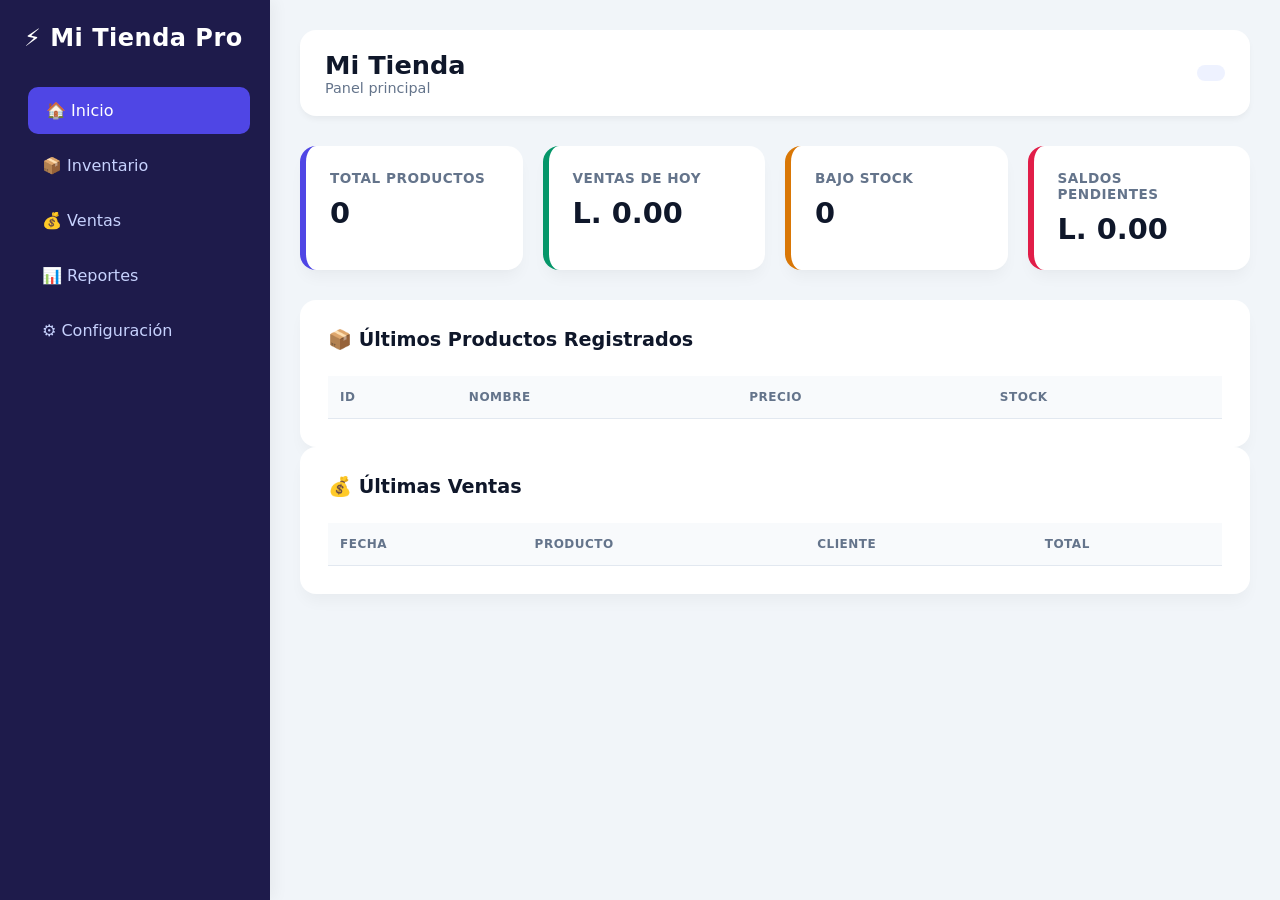
==== commit 84189fed: "Update index.html" ====
--- a/index.html
+++ b/index.html
@@ -177,21 +177,25 @@
                             <input type="text" id="buscarProducto" placeholder="🔍 Buscar producto...">
                         </div>
                         <div class="table-responsive">
-                            <table>
-                                <thead>
-                                    <tr>
-                                        <th>ID</th>
-                                        <th>Nombre</th>
-                                        <th>Marca</th>
-                                        <th>Subtotal</th>
-                                        <th>Ganancia</th>
-                                        <th>P. Venta</th>
-                                        <th>Stock</th>
-                                        <th>Acciones</th>
-                                    </tr>
-                                </thead>
-                                <tbody id="tablaProductos"></tbody>
-                            </table>
+                           <!-- CÓDIGO MODIFICADO (Copia y pega esto) -->
+<table class="tabla">
+    <thead>
+        <tr>
+            <th>ID</th>
+            <th>Nombre</th>
+            <th>Marca</th>
+            <th>Subtotal Unit.</th>
+            <th>Ganancia Unit.</th>
+            <th>Precio Unit.</th>
+            <th>Stock</th>
+            <th>Total Stock</th> <!-- <--- COLUMNA NUEVA -->
+            <th>Acciones</th>
+        </tr>
+    </thead>
+    <tbody id="tablaProductos">
+        <!-- Contenido dinámico -->
+    </tbody>
+</table>
                         </div>
                     </div>
                 </div>
